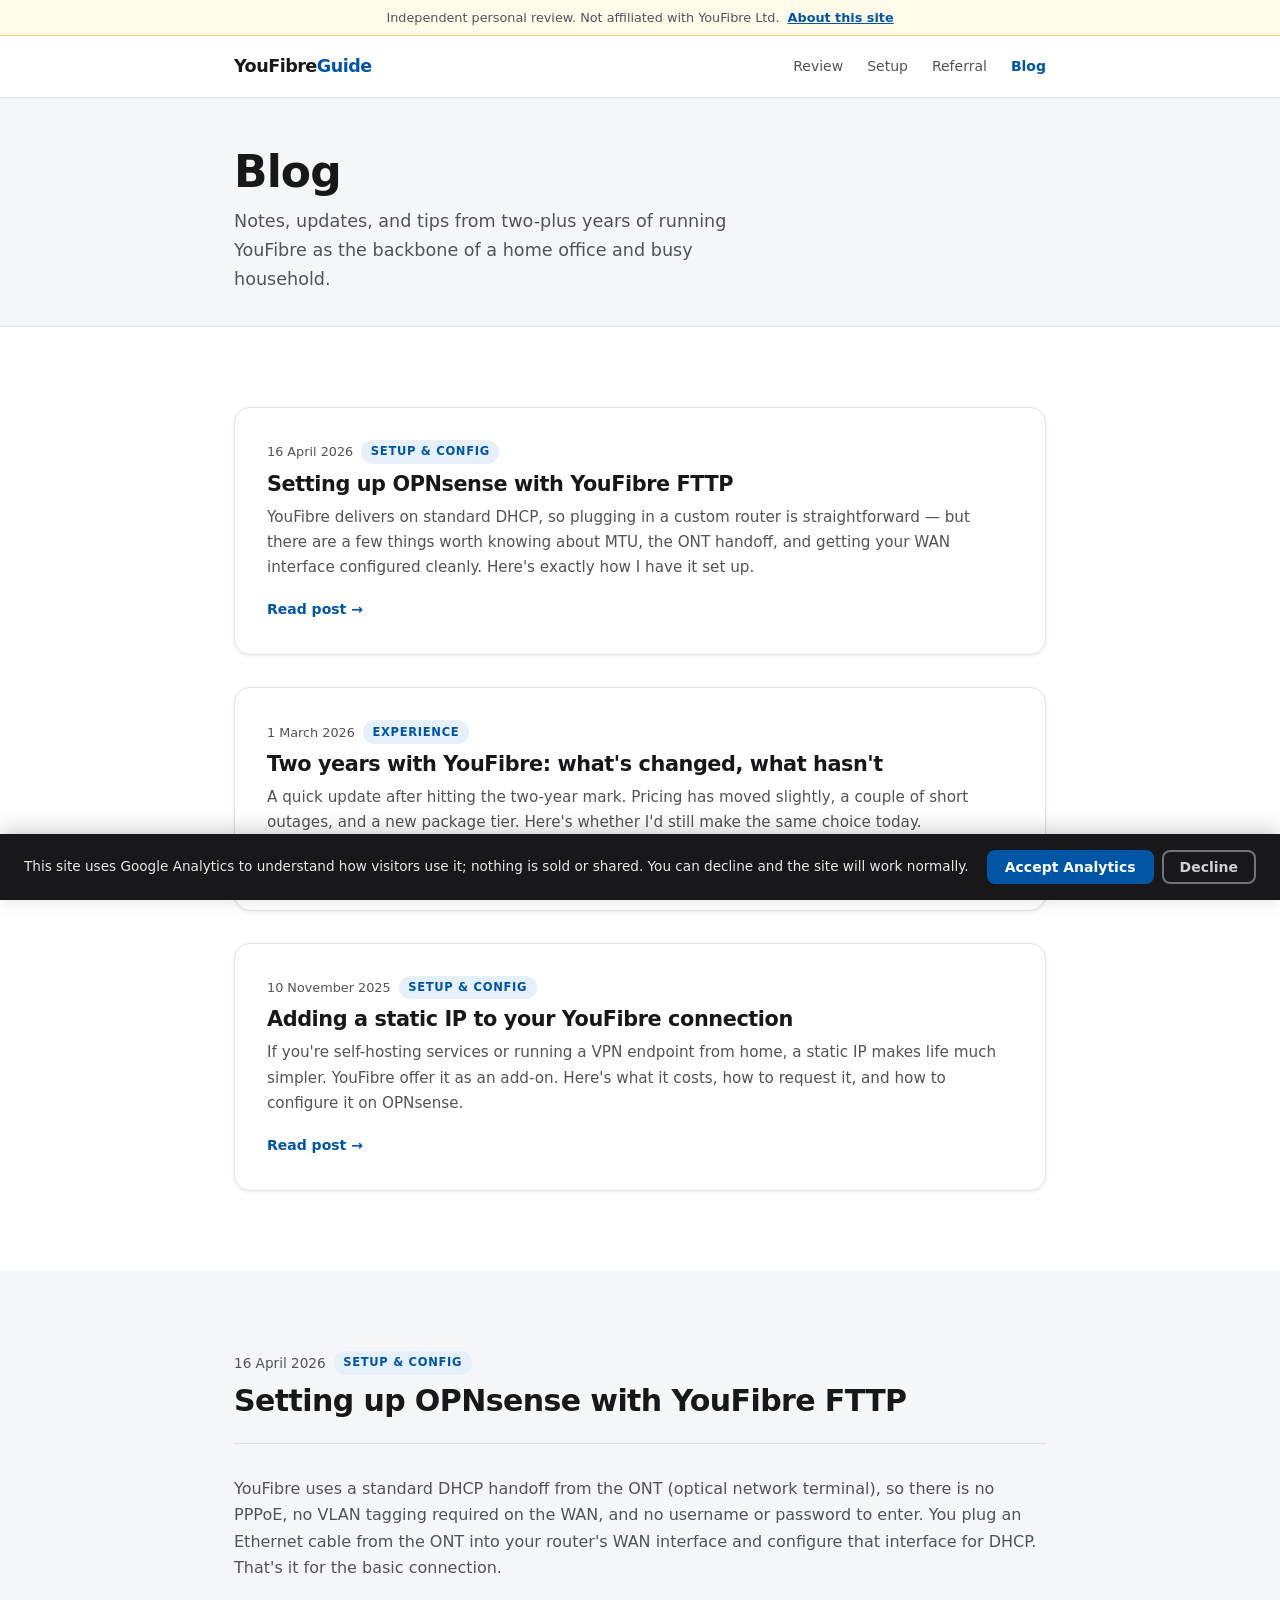
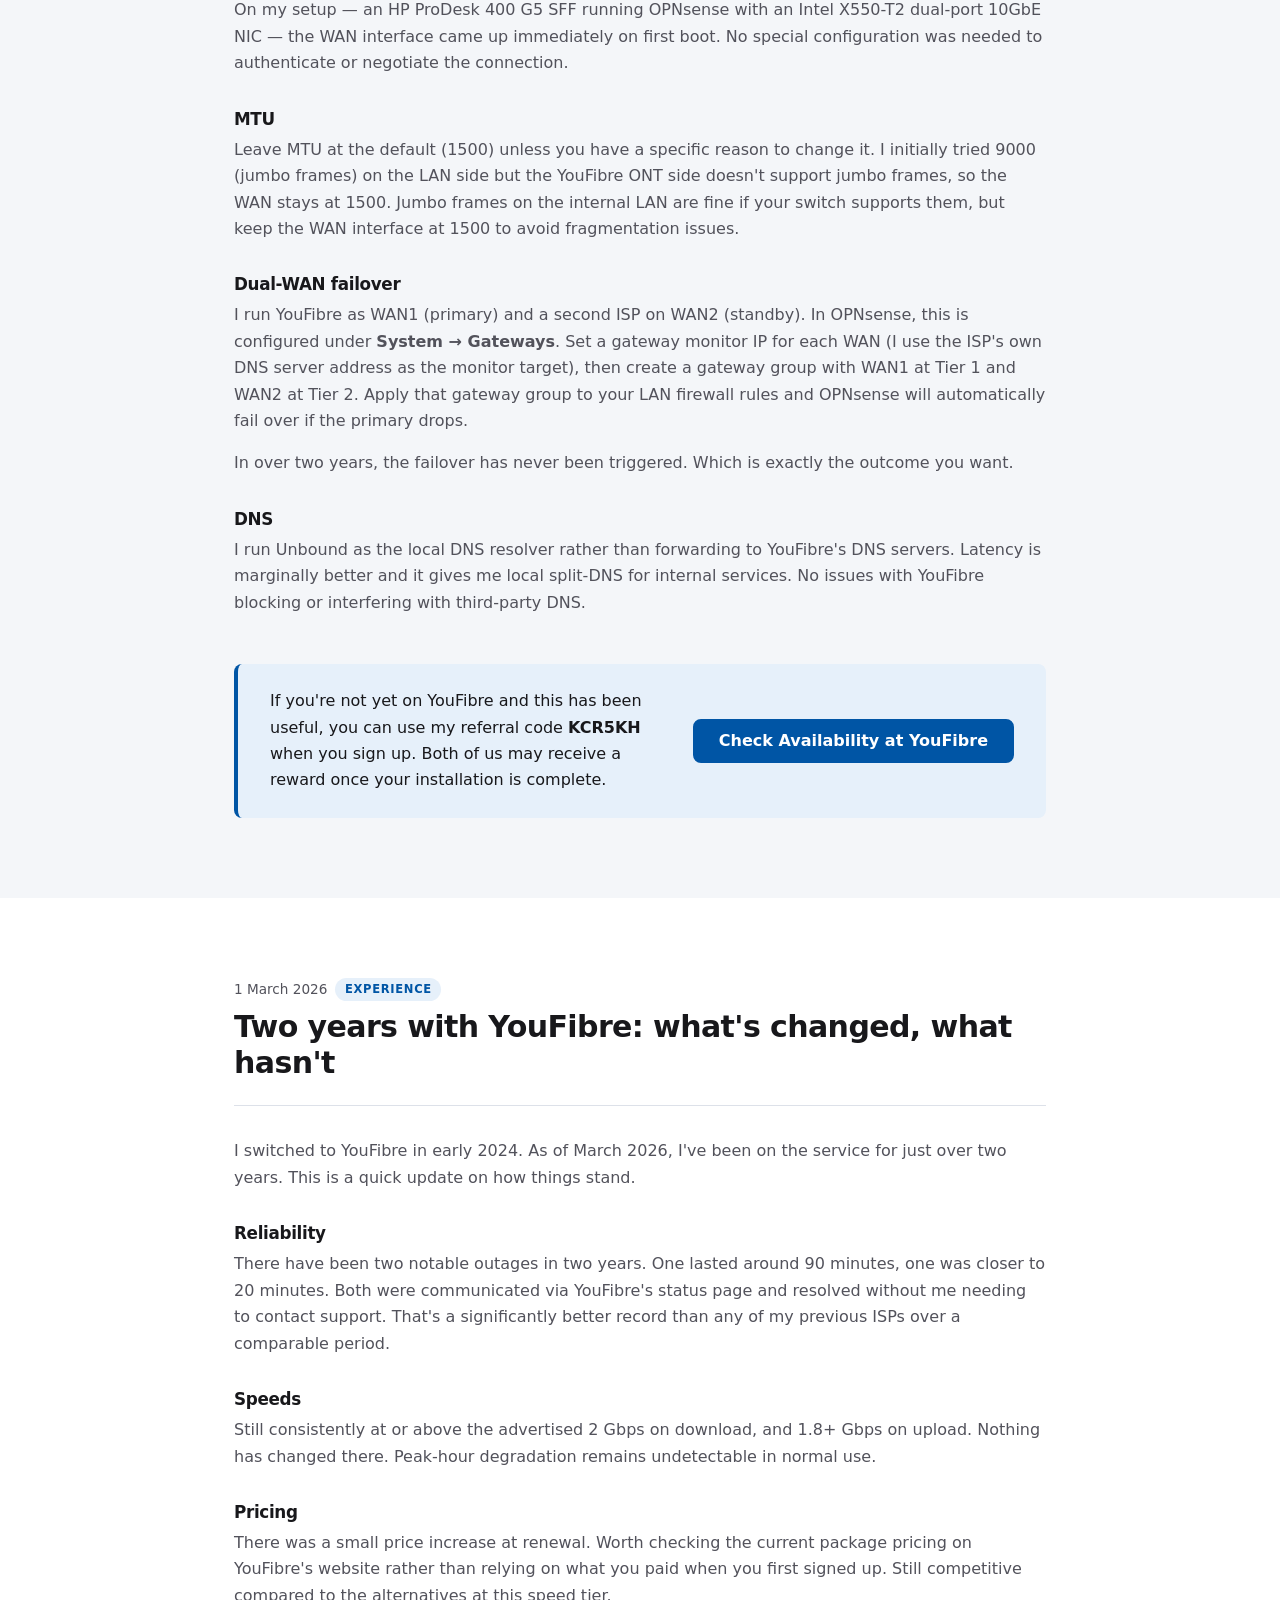
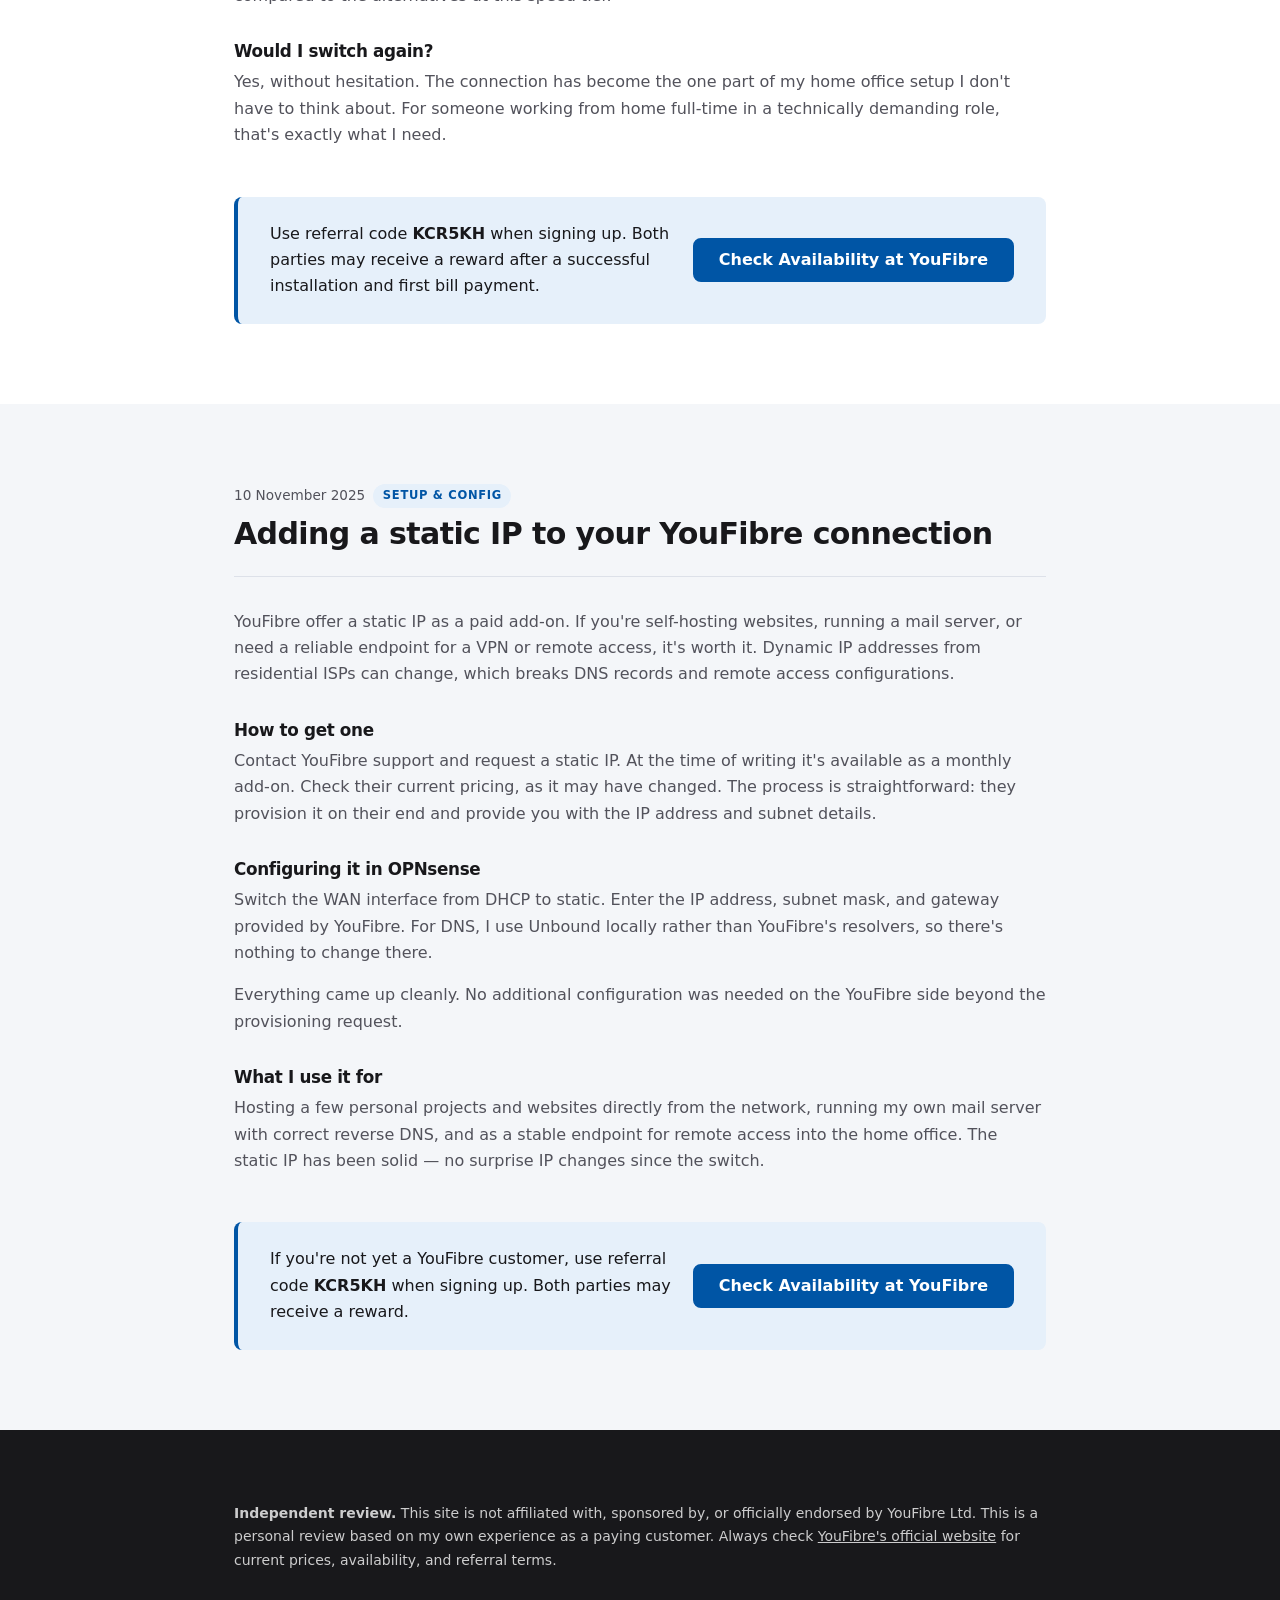
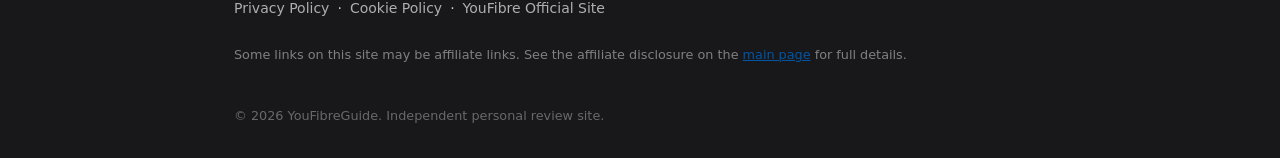
==== blog.html @ 47c13576 "feat: add blog page with initial posts" ====
<!DOCTYPE html>
<html lang="en">
<head>
  <meta charset="UTF-8">
  <meta name="viewport" content="width=device-width, initial-scale=1.0">

  <title>Blog | YouFibreGuide — Tips &amp; Updates from a YouFibre Customer</title>
  <meta name="description" content="Posts about living with YouFibre full-fibre broadband. Tips, updates, and real-world experience from an IT consultant in Glasgow.">

  <meta property="og:type" content="website">
  <meta property="og:title" content="Blog | YouFibreGuide">
  <meta property="og:description" content="Tips, updates, and real-world experience from a YouFibre customer and IT consultant in Glasgow.">
  <meta property="og:url" content="https://www.myyoufibreguide.com/blog.html">

  <script async src="https://www.googletagmanager.com/gtag/js?id=G-F3RXV3BT7F"></script>
  <script>
    window.dataLayer = window.dataLayer || [];
    function gtag(){dataLayer.push(arguments);}
    gtag('consent', 'default', {
      'analytics_storage': 'denied',
      'ad_storage': 'denied',
      'wait_for_update': 500
    });
    gtag('js', new Date());
    gtag('config', 'G-F3RXV3BT7F');
  </script>

  <link rel="icon" href="favicon.svg" type="image/svg+xml">
  <link rel="icon" href="favicon.ico" sizes="any">
  <link rel="stylesheet" href="styles.css">
</head>
<body>

  <div class="independence-bar" role="note">
    <span>Independent personal review. Not affiliated with YouFibre Ltd.</span>
    <a href="index.html#footer-disclaimer" class="independence-bar__link">About this site</a>
  </div>

  <header class="site-header" role="banner">
    <div class="container">
      <div class="site-header__inner">
        <a href="index.html" class="site-header__logo">YouFibre<span class="accent">Guide</span></a>
        <nav class="site-header__nav" aria-label="Page navigation">
          <a href="index.html#review">Review</a>
          <a href="index.html#setup">Setup</a>
          <a href="index.html#referral">Referral</a>
          <a href="blog.html" aria-current="page">Blog</a>
        </nav>
      </div>
    </div>
  </header>

  <main id="main-content">

    <section class="blog-hero" aria-labelledby="blog-hero-heading">
      <div class="container">
        <h1 id="blog-hero-heading">Blog</h1>
        <p class="blog-hero__intro">
          Notes, updates, and tips from two-plus years of running YouFibre
          as the backbone of a home office and busy household.
        </p>
      </div>
    </section>

    <section class="section" aria-label="Blog posts">
      <div class="container">

        <ul class="blog-list" aria-label="Blog posts">

          <!-- =============================================
               POST: Setting up OPNsense with YouFibre
          ============================================= -->
          <li class="blog-card">
            <div class="blog-card__meta">
              <time class="blog-card__date" datetime="2026-04-16">16 April 2026</time>
              <span class="blog-card__tag">Setup &amp; Config</span>
            </div>
            <h2 class="blog-card__title">
              <a href="#post-opnsense-youfibre">Setting up OPNsense with YouFibre FTTP</a>
            </h2>
            <p class="blog-card__excerpt">
              YouFibre delivers on standard DHCP, so plugging in a custom router is
              straightforward — but there are a few things worth knowing about MTU,
              the ONT handoff, and getting your WAN interface configured cleanly.
              Here's exactly how I have it set up.
            </p>
            <a href="#post-opnsense-youfibre" class="blog-card__read-more">Read post &rarr;</a>
          </li>

          <!-- =============================================
               POST: Two years on
          ============================================= -->
          <li class="blog-card">
            <div class="blog-card__meta">
              <time class="blog-card__date" datetime="2026-03-01">1 March 2026</time>
              <span class="blog-card__tag">Experience</span>
            </div>
            <h2 class="blog-card__title">
              <a href="#post-two-years">Two years with YouFibre: what's changed, what hasn't</a>
            </h2>
            <p class="blog-card__excerpt">
              A quick update after hitting the two-year mark. Pricing has moved slightly,
              a couple of short outages, and a new package tier. Here's whether I'd still
              make the same choice today.
            </p>
            <a href="#post-two-years" class="blog-card__read-more">Read post &rarr;</a>
          </li>

          <!-- =============================================
               POST: Static IP
          ============================================= -->
          <li class="blog-card">
            <div class="blog-card__meta">
              <time class="blog-card__date" datetime="2025-11-10">10 November 2025</time>
              <span class="blog-card__tag">Setup &amp; Config</span>
            </div>
            <h2 class="blog-card__title">
              <a href="#post-static-ip">Adding a static IP to your YouFibre connection</a>
            </h2>
            <p class="blog-card__excerpt">
              If you're self-hosting services or running a VPN endpoint from home, a
              static IP makes life much simpler. YouFibre offer it as an add-on. Here's
              what it costs, how to request it, and how to configure it on OPNsense.
            </p>
            <a href="#post-static-ip" class="blog-card__read-more">Read post &rarr;</a>
          </li>

        </ul>

      </div>
    </section>

    <!-- =============================================
         FULL POST: OPNsense with YouFibre
    ============================================= -->
    <article class="section section--alt blog-post" id="post-opnsense-youfibre" aria-labelledby="post-opnsense-heading">
      <div class="container">
        <div class="blog-post__header">
          <div class="blog-post__meta">
            <time datetime="2026-04-16">16 April 2026</time>
            <span class="blog-card__tag">Setup &amp; Config</span>
          </div>
          <h2 id="post-opnsense-heading">Setting up OPNsense with YouFibre FTTP</h2>
        </div>

        <div class="blog-post__body">
          <p>
            YouFibre uses a standard DHCP handoff from the ONT (optical network terminal),
            so there is no PPPoE, no VLAN tagging required on the WAN, and no username or
            password to enter. You plug an Ethernet cable from the ONT into your router's
            WAN interface and configure that interface for DHCP. That's it for the basic
            connection.
          </p>
          <p>
            On my setup — an HP ProDesk 400 G5 SFF running OPNsense with an Intel X550-T2
            dual-port 10GbE NIC — the WAN interface came up immediately on first boot.
            No special configuration was needed to authenticate or negotiate the connection.
          </p>

          <h3>MTU</h3>
          <p>
            Leave MTU at the default (1500) unless you have a specific reason to change it.
            I initially tried 9000 (jumbo frames) on the LAN side but the YouFibre ONT side
            doesn't support jumbo frames, so the WAN stays at 1500. Jumbo frames on the
            internal LAN are fine if your switch supports them, but keep the WAN interface
            at 1500 to avoid fragmentation issues.
          </p>

          <h3>Dual-WAN failover</h3>
          <p>
            I run YouFibre as WAN1 (primary) and a second ISP on WAN2 (standby). In
            OPNsense, this is configured under <strong>System &rarr; Gateways</strong>.
            Set a gateway monitor IP for each WAN (I use the ISP's own DNS server address
            as the monitor target), then create a gateway group with WAN1 at Tier 1 and
            WAN2 at Tier 2. Apply that gateway group to your LAN firewall rules and
            OPNsense will automatically fail over if the primary drops.
          </p>
          <p>
            In over two years, the failover has never been triggered. Which is exactly the
            outcome you want.
          </p>

          <h3>DNS</h3>
          <p>
            I run Unbound as the local DNS resolver rather than forwarding to YouFibre's
            DNS servers. Latency is marginally better and it gives me local split-DNS for
            internal services. No issues with YouFibre blocking or interfering with
            third-party DNS.
          </p>

          <div class="blog-post__referral">
            <p>
              If you're not yet on YouFibre and this has been useful, you can use my referral
              code <strong>KCR5KH</strong> when you sign up. Both of us may receive a reward
              once your installation is complete.
            </p>
            <a href="https://www.youfibre.com/check-availability/" class="btn btn--primary" onclick="trackReferralClick()" target="_blank" rel="noopener noreferrer">
              Check Availability at YouFibre
            </a>
          </div>
        </div>
      </div>
    </article>

    <!-- =============================================
         FULL POST: Two years on
    ============================================= -->
    <article class="section blog-post" id="post-two-years" aria-labelledby="post-two-years-heading">
      <div class="container">
        <div class="blog-post__header">
          <div class="blog-post__meta">
            <time datetime="2026-03-01">1 March 2026</time>
            <span class="blog-card__tag">Experience</span>
          </div>
          <h2 id="post-two-years-heading">Two years with YouFibre: what's changed, what hasn't</h2>
        </div>

        <div class="blog-post__body">
          <p>
            I switched to YouFibre in early 2024. As of March 2026, I've been on the
            service for just over two years. This is a quick update on how things stand.
          </p>

          <h3>Reliability</h3>
          <p>
            There have been two notable outages in two years. One lasted around 90 minutes,
            one was closer to 20 minutes. Both were communicated via YouFibre's status
            page and resolved without me needing to contact support. That's a significantly
            better record than any of my previous ISPs over a comparable period.
          </p>

          <h3>Speeds</h3>
          <p>
            Still consistently at or above the advertised 2 Gbps on download, and 1.8+ Gbps
            on upload. Nothing has changed there. Peak-hour degradation remains undetectable
            in normal use.
          </p>

          <h3>Pricing</h3>
          <p>
            There was a small price increase at renewal. Worth checking the current
            package pricing on YouFibre's website rather than relying on what you paid
            when you first signed up. Still competitive compared to the alternatives at
            this speed tier.
          </p>

          <h3>Would I switch again?</h3>
          <p>
            Yes, without hesitation. The connection has become the one part of my
            home office setup I don't have to think about. For someone working from home
            full-time in a technically demanding role, that's exactly what I need.
          </p>

          <div class="blog-post__referral">
            <p>
              Use referral code <strong>KCR5KH</strong> when signing up. Both parties may
              receive a reward after a successful installation and first bill payment.
            </p>
            <a href="https://www.youfibre.com/check-availability/" class="btn btn--primary" onclick="trackReferralClick()" target="_blank" rel="noopener noreferrer">
              Check Availability at YouFibre
            </a>
          </div>
        </div>
      </div>
    </article>

    <!-- =============================================
         FULL POST: Static IP
    ============================================= -->
    <article class="section section--alt blog-post" id="post-static-ip" aria-labelledby="post-static-ip-heading">
      <div class="container">
        <div class="blog-post__header">
          <div class="blog-post__meta">
            <time datetime="2025-11-10">10 November 2025</time>
            <span class="blog-card__tag">Setup &amp; Config</span>
          </div>
          <h2 id="post-static-ip-heading">Adding a static IP to your YouFibre connection</h2>
        </div>

        <div class="blog-post__body">
          <p>
            YouFibre offer a static IP as a paid add-on. If you're self-hosting websites,
            running a mail server, or need a reliable endpoint for a VPN or remote access,
            it's worth it. Dynamic IP addresses from residential ISPs can change, which
            breaks DNS records and remote access configurations.
          </p>

          <h3>How to get one</h3>
          <p>
            Contact YouFibre support and request a static IP. At the time of writing it's
            available as a monthly add-on. Check their current pricing, as it may have
            changed. The process is straightforward: they provision it on their end and
            provide you with the IP address and subnet details.
          </p>

          <h3>Configuring it in OPNsense</h3>
          <p>
            Switch the WAN interface from DHCP to static. Enter the IP address, subnet
            mask, and gateway provided by YouFibre. For DNS, I use Unbound locally rather
            than YouFibre's resolvers, so there's nothing to change there.
          </p>
          <p>
            Everything came up cleanly. No additional configuration was needed on the
            YouFibre side beyond the provisioning request.
          </p>

          <h3>What I use it for</h3>
          <p>
            Hosting a few personal projects and websites directly from the network,
            running my own mail server with correct reverse DNS, and as a stable endpoint
            for remote access into the home office. The static IP has been solid — no
            surprise IP changes since the switch.
          </p>

          <div class="blog-post__referral">
            <p>
              If you're not yet a YouFibre customer, use referral code <strong>KCR5KH</strong>
              when signing up. Both parties may receive a reward.
            </p>
            <a href="https://www.youfibre.com/check-availability/" class="btn btn--primary" onclick="trackReferralClick()" target="_blank" rel="noopener noreferrer">
              Check Availability at YouFibre
            </a>
          </div>
        </div>
      </div>
    </article>

  </main>

  <footer class="site-footer" role="contentinfo">
    <div class="container">
      <div class="site-footer__inner">

        <p class="site-footer__disclaimer" id="footer-disclaimer">
          <strong>Independent review.</strong> This site is not affiliated with, sponsored
          by, or officially endorsed by YouFibre Ltd. This is a personal review based on my
          own experience as a paying customer. Always check
          <a href="https://www.youfibre.com" target="_blank" rel="noopener noreferrer">YouFibre's official website</a>
          for current prices, availability, and referral terms.
        </p>

        <nav class="site-footer__links" aria-label="Footer links">
          <a href="#">Privacy Policy</a>
          <span aria-hidden="true">·</span>
          <a href="#">Cookie Policy</a>
          <span aria-hidden="true">·</span>
          <a href="https://www.youfibre.com" target="_blank" rel="noopener noreferrer">YouFibre Official Site</a>
        </nav>

        <p class="site-footer__affiliate">
          Some links on this site may be affiliate links. See the affiliate disclosure
          on the <a href="index.html#network-setup">main page</a> for full details.
        </p>

        <p class="site-footer__copy">
          &copy; <span id="currentYear"></span> YouFibreGuide. Independent personal review site.
        </p>

      </div>
    </div>
  </footer>

  <div class="toast" id="copyToast" role="status" aria-live="polite" aria-atomic="true">
    Code copied to clipboard!
  </div>

  <div class="cookie-banner" id="cookieBanner" role="dialog" aria-live="polite" aria-label="Cookie consent" aria-hidden="true">
    <p class="cookie-banner__text">
      This site uses Google Analytics to understand how visitors use it; nothing is sold
      or shared. You can decline and the site will work normally.
    </p>
    <div class="cookie-banner__actions">
      <button class="btn btn--primary btn--sm" id="cookieAccept">Accept Analytics</button>
      <button class="btn btn--secondary btn--sm" id="cookieDecline">Decline</button>
    </div>
  </div>

  <script src="script.js"></script>
</body>
</html>
---- styles.css ----
/* =============================================
   styles.css
   YouFibreGuide :  Mobile-first stylesheet
   =============================================

   Table of contents:
   1.  CSS Custom Properties (Design Tokens)
   2.  Reset & Base
   3.  Layout
   4.  Typography
   5.  Buttons
   6.  Site Header
   7.  Hero Section
   8.  Referral Card
   9.  Content Sections
   10. Feature List
   11. Feature Grid
   12. Image Sections
   13. Recommend List
   14. Referral Block (Section 7 CTA)
   15. Gear / Affiliate List
   16. Site Footer
   17. Sticky Mobile CTA Bar
   18. Toast Notification
   19. Desktop Enhancements (min-width: 768px)
   20. Accessibility :  Focus Styles
   21. Print Styles
============================================= */


/* =============================================
   1. CSS CUSTOM PROPERTIES (DESIGN TOKENS)
   Centralised values :  update colours here to
   retheme the entire site.
============================================= */
:root {
  /* Colours */
  --colour-primary:       #0055a5;   /* Main brand blue */
  --colour-primary-dark:  #003d7a;   /* Hover/active state */
  --colour-primary-light: #e6f0fa;   /* Light tint for backgrounds */
  --colour-text:          #18181b;   /* Near-black body text */
  --colour-text-muted:    #52525b;   /* Secondary/caption text */
  --colour-bg:            #ffffff;
  --colour-bg-alt:        #f4f6f9;   /* Section alternating background */
  --colour-border:        #dde1e9;
  --colour-white:         #ffffff;

  /* Typography */
  --font-family: system-ui, -apple-system, BlinkMacSystemFont, 'Segoe UI',
                 Roboto, Oxygen, Ubuntu, Cantarell, sans-serif;
  --line-height-base:    1.65;
  --line-height-heading: 1.2;

  /* Spacing scale */
  --space-xs:  0.25rem;   /*  4px */
  --space-sm:  0.5rem;    /*  8px */
  --space-md:  1rem;      /* 16px */
  --space-lg:  1.5rem;    /* 24px */
  --space-xl:  2rem;      /* 32px */
  --space-2xl: 3rem;      /* 48px */
  --space-3xl: 4.5rem;    /* 72px */

  /* Layout */
  --container-max:  860px;
  --radius:         0.5rem;
  --radius-lg:      1rem;

  /* Shadows */
  --shadow-sm: 0 1px 4px rgba(0, 0, 0, 0.07);
  --shadow-md: 0 4px 14px rgba(0, 0, 0, 0.1);
  --shadow-lg: 0 8px 28px rgba(0, 0, 0, 0.13);
}


/* =============================================
   2. RESET & BASE
============================================= */
*,
*::before,
*::after {
  box-sizing: border-box;
  margin: 0;
  padding: 0;
}

html {
  scroll-behavior: smooth;
  font-size: 16px;
  -webkit-text-size-adjust: 100%;
}

body {
  font-family: var(--font-family);
  font-size: 1rem;
  line-height: var(--line-height-base);
  color: var(--colour-text);
  background-color: var(--colour-bg);
  -webkit-font-smoothing: antialiased;
  -moz-osx-font-smoothing: grayscale;
}

img {
  max-width: 100%;
  height: auto;
  display: block;
}

a {
  color: var(--colour-primary);
  text-decoration: underline;
}

a:hover {
  color: var(--colour-primary-dark);
}

ul,
ol {
  list-style: none;
  padding-left: 0;
}

/* Consecutive paragraphs get top margin */
p + p {
  margin-top: var(--space-md);
}


/* =============================================
   3. LAYOUT
============================================= */
.container {
  width: 100%;
  max-width: var(--container-max);
  margin-inline: auto;
  padding-inline: var(--space-lg);
}


/* =============================================
   4. TYPOGRAPHY
============================================= */
h1,
h2,
h3,
h4,
h5,
h6 {
  line-height: var(--line-height-heading);
  color: var(--colour-text);
  font-weight: 700;
  letter-spacing: -0.02em;
}

/* Fluid heading sizes :  scale smoothly with viewport */
h1 { font-size: clamp(1.75rem, 5vw, 2.75rem); }
h2 { font-size: clamp(1.3rem, 3.5vw, 1.875rem); }
h3 { font-size: 1.05rem; }


/* =============================================
   5. BUTTONS
============================================= */
.btn {
  display: inline-flex;
  align-items: center;
  justify-content: center;
  padding: 0.75rem 1.5rem;
  border-radius: var(--radius);
  font-family: var(--font-family);
  font-size: 1rem;
  font-weight: 600;
  text-decoration: none;
  cursor: pointer;
  border: 2px solid transparent;
  transition:
    background-color 0.18s ease,
    border-color 0.18s ease,
    color 0.18s ease,
    transform 0.1s ease;
  white-space: nowrap;
  line-height: 1;
}

.btn:active {
  transform: scale(0.97);
}

/* Primary */
.btn--primary {
  background-color: var(--colour-primary);
  color: var(--colour-white);
  border-color: var(--colour-primary);
}
.btn--primary:hover {
  background-color: var(--colour-primary-dark);
  border-color: var(--colour-primary-dark);
  color: var(--colour-white);
  text-decoration: none;
}

/* Secondary (outlined, primary colour) */
.btn--secondary {
  background-color: transparent;
  color: var(--colour-primary);
  border-color: var(--colour-primary);
}
.btn--secondary:hover {
  background-color: var(--colour-primary-light);
  color: var(--colour-primary);
  text-decoration: none;
}

/* Outline (neutral, used for affiliate links) */
.btn--outline {
  background-color: transparent;
  color: var(--colour-text-muted);
  border-color: var(--colour-border);
  font-weight: 500;
}
.btn--outline:hover {
  border-color: var(--colour-primary);
  color: var(--colour-primary);
  text-decoration: none;
}

/* Size modifiers */
.btn--sm {
  padding: 0.5rem 1rem;
  font-size: 0.875rem;
}
.btn--lg {
  padding: 0.9rem 2rem;
  font-size: 1.1rem;
}


/* =============================================
   5b. INDEPENDENCE NOTICE BAR
   Thin banner at the top of the page. Scrolls away
   with the content :  not fixed. Clearly signals this
   is not an official YouFibre site.
============================================= */
.independence-bar {
  background-color: #fffbea;
  border-bottom: 1px solid #f0d060;
  padding: 0.5rem var(--space-lg);
  font-size: 0.8rem;
  text-align: center;
  color: var(--colour-text-muted);
  display: flex;
  align-items: center;
  justify-content: center;
  gap: var(--space-sm);
  flex-wrap: wrap;
  line-height: 1.5;
}

.independence-bar__link {
  color: var(--colour-primary);
  font-weight: 600;
  text-decoration: underline;
  white-space: nowrap;
}


/* =============================================
   6. SITE HEADER
============================================= */
.site-header {
  position: sticky;
  top: 0;
  z-index: 100;
  background-color: var(--colour-white);
  border-bottom: 1px solid var(--colour-border);
  padding-block: var(--space-md);
}

.site-header__inner {
  display: flex;
  align-items: center;
  justify-content: space-between;
  gap: var(--space-md);
}

.site-header__logo {
  font-size: 1.1rem;
  font-weight: 700;
  color: var(--colour-text);
  letter-spacing: -0.03em;
}

/* Accent colour on the second part of the logo word */
.site-header__logo .accent {
  color: var(--colour-primary);
}

.site-header__nav {
  display: flex;
  gap: var(--space-lg);
}

.site-header__nav a {
  color: var(--colour-text-muted);
  text-decoration: none;
  font-size: 0.875rem;
  font-weight: 500;
  transition: color 0.18s ease;
}

.site-header__nav a:hover {
  color: var(--colour-primary);
}

/* Hide nav on very small screens to keep the header uncluttered */
@media (max-width: 360px) {
  .site-header__nav {
    display: none;
  }
}


/* =============================================
   7. HERO SECTION
============================================= */
.hero {
  background: linear-gradient(155deg, var(--colour-primary-light) 0%, var(--colour-white) 55%);
  padding-block: var(--space-3xl) var(--space-2xl);
  border-bottom: 1px solid var(--colour-border);
}

.hero__inner {
  display: flex;
  flex-direction: column;
  gap: var(--space-xl);
}

.hero__avatar {
  width: 80px;
  height: 80px;
  border-radius: 50%;
  object-fit: cover;
  border: 3px solid var(--colour-primary);
  box-shadow: var(--shadow-md);
}

/* Small label pill above the headline */
.hero__tag {
  display: inline-flex;
  align-items: center;
  padding: 0.25rem 0.85rem;
  background-color: var(--colour-primary);
  color: var(--colour-white);
  font-size: 0.75rem;
  font-weight: 700;
  border-radius: 2rem;
  letter-spacing: 0.06em;
  text-transform: uppercase;
  width: fit-content;
}

.hero__headline {
  font-size: clamp(1.75rem, 5.5vw, 2.75rem);
  letter-spacing: -0.03em;
  max-width: 600px;
}

.hero__subheadline {
  font-size: 1.1rem;
  color: var(--colour-text-muted);
  max-width: 580px;
  margin-top: 0; /* Override the p+p rule */
}


/* =============================================
   8. REFERRAL CARD
   Used in hero and in the referral section
============================================= */
.referral-card {
  background-color: var(--colour-white);
  border: 2px solid var(--colour-primary);
  border-radius: var(--radius-lg);
  padding: var(--space-xl);
  display: flex;
  flex-direction: column;
  align-items: center;
  text-align: center;
  gap: var(--space-md);
  box-shadow: var(--shadow-md);
}

/* Constrain card width in the hero */
.referral-card--hero {
  max-width: 460px;
}

.referral-card__label {
  font-size: 0.75rem;
  color: var(--colour-text-muted);
  text-transform: uppercase;
  letter-spacing: 0.1em;
  font-weight: 700;
  margin: 0;
}

/* The referral code itself :  large, monospaced, easy to read */
.referral-card__code {
  font-size: clamp(2.25rem, 9vw, 3.25rem);
  font-weight: 800;
  letter-spacing: 0.18em;
  color: var(--colour-primary);
  font-family: 'Courier New', Courier, monospace;
  /* Make it easy to select and manually copy */
  user-select: all;
  cursor: default;
}

.referral-card__actions {
  display: flex;
  flex-wrap: wrap;
  gap: var(--space-sm);
  justify-content: center;
  width: 100%;
}

.referral-card__disclaimer {
  font-size: 0.8rem;
  color: var(--colour-text-muted);
  margin: 0;
  max-width: 400px;
  line-height: 1.5;
}

/* Info note shown between the CTA buttons and the small print */
.referral-card__tracking-note {
  font-size: 0.8rem;
  color: var(--colour-primary);
  font-weight: 600;
  margin: 0;
  max-width: 420px;
  line-height: 1.5;
  background-color: var(--colour-primary-light);
  padding: var(--space-sm) var(--space-md);
  border-radius: var(--radius);
  border: 1px solid rgba(0, 85, 165, 0.2);
  text-align: center;
}


/* =============================================
   9. CONTENT SECTIONS
============================================= */
.section {
  padding-block: var(--space-3xl);
}

.section--alt {
  background-color: var(--colour-bg-alt);
}

/* Dark blue gradient background for the main CTA section */
.section--cta {
  background: linear-gradient(155deg, var(--colour-primary) 0%, var(--colour-primary-dark) 100%);
}

/* Inline referral card section :  sits between Why I Switched and Household Usage.
   Tighter vertical padding so it reads as a natural bridge, not a full section. */
.section--referral-inline {
  padding-block: var(--space-xl);
  background-color: var(--colour-bg-alt);
  display: flex;
  justify-content: center;
}

.section--referral-inline .container {
  display: flex;
  justify-content: center;
}

.section__title {
  margin-bottom: var(--space-lg);
}

.section__intro {
  font-size: 1.05rem;
  color: var(--colour-text-muted);
  margin-bottom: var(--space-2xl);
}

/* Card component :  white box with subtle border and shadow */
.card {
  background-color: var(--colour-white);
  border-radius: var(--radius-lg);
  padding: var(--space-xl);
  box-shadow: var(--shadow-sm);
  border: 1px solid var(--colour-border);
}

/* Soft nudge paragraph at the bottom of a content card */
.section__soft-nudge {
  margin-top: var(--space-lg);
  padding: var(--space-md) var(--space-lg);
  background-color: var(--colour-primary-light);
  border-radius: var(--radius);
  font-size: 0.9rem;
  color: var(--colour-text-muted);
  border: 1px solid rgba(0, 85, 165, 0.15);
}

.section__soft-nudge a {
  color: var(--colour-primary);
  font-weight: 600;
}


/* =============================================
   10. FEATURE LIST (tick bullets, sections 3 & 6)
============================================= */
.feature-list {
  display: flex;
  flex-direction: column;
  gap: var(--space-sm);
  margin-block: var(--space-lg);
}

.feature-list li {
  padding-left: var(--space-xl);
  position: relative;
  color: var(--colour-text);
}

.feature-list li::before {
  content: '✓';
  position: absolute;
  left: 0;
  color: var(--colour-primary);
  font-weight: 700;
}


/* =============================================
   11. FEATURE GRID (advanced setup, section 4)
============================================= */
.feature-grid {
  display: grid;
  grid-template-columns: 1fr;
  gap: var(--space-md);
  margin-top: var(--space-xl);
}

@media (min-width: 520px) {
  .feature-grid {
    grid-template-columns: 1fr 1fr;
  }
}

.feature-item {
  background-color: var(--colour-bg-alt);
  border-radius: var(--radius);
  padding: var(--space-lg);
  border: 1px solid var(--colour-border);
}

.feature-item__icon {
  font-size: 1.5rem;
  margin-bottom: var(--space-sm);
  /* Emoji icons are decorative :  hidden from screen readers via aria-hidden in HTML */
}

.feature-item h3 {
  font-size: 0.95rem;
  margin-bottom: var(--space-xs);
}

.feature-item p {
  font-size: 0.875rem;
  color: var(--colour-text-muted);
  margin: 0;
}


/* =============================================
   12. IMAGE SECTIONS (section 5)
============================================= */
.image-section {
  margin-bottom: var(--space-3xl);
}

.image-section:last-child {
  margin-bottom: 0;
}

.image-section__title {
  font-size: 1rem;
  font-weight: 700;
  color: var(--colour-text);
  margin-bottom: var(--space-md);
  padding-bottom: var(--space-sm);
  border-bottom: 2px solid var(--colour-border);
}

.image-section__caption {
  margin-top: var(--space-md);
  font-size: 0.875rem;
  color: var(--colour-text-muted);
  font-style: italic;
}

/* Image grid :  one column on mobile, two on wider screens */
.image-grid {
  display: grid;
  grid-template-columns: 1fr;
  gap: var(--space-md);
}

@media (min-width: 520px) {
  .image-grid {
    grid-template-columns: 1fr 1fr;
  }

  /* Single-image subsections stay narrower */
  .image-grid--single {
    grid-template-columns: 1fr;
    max-width: 440px;
  }
}

/* Individual image card */
.image-card {
  border-radius: var(--radius);
  overflow: hidden;
  box-shadow: var(--shadow-sm);
  border: 1px solid var(--colour-border);
  /* Placeholder background shown when image hasn't loaded */
  background-color: var(--colour-bg-alt);
  transition: box-shadow 0.2s ease, transform 0.2s ease;
}

.image-card:hover {
  box-shadow: var(--shadow-md);
  transform: translateY(-3px);
}

.image-card__img {
  width: 100%;
  height: 220px;
  object-fit: cover;
  display: block;
  /* Subtle grey placeholder shown before images load or if src is missing */
  background-color: var(--colour-border);
  transition: opacity 0.18s ease;
}

/* Lightbox trigger :  zoom cursor hints that images are clickable */
.lightbox-trigger {
  display: block;
  text-decoration: none;
  cursor: zoom-in;
}

.lightbox-trigger:hover .image-card__img {
  opacity: 0.88;
}


/* =============================================
   13. RECOMMEND LIST (section 6)
============================================= */
.recommend-list {
  display: flex;
  flex-direction: column;
  gap: var(--space-md);
  margin-top: var(--space-lg);
}

.recommend-list li {
  padding: var(--space-md) var(--space-lg);
  /* Left-border accent style */
  border-left: 3px solid var(--colour-primary);
  background-color: var(--colour-bg-alt);
  border-radius: 0 var(--radius) var(--radius) 0;
  font-size: 0.95rem;
  line-height: 1.6;
}

/* Transition nudge shown at the bottom of the image section */
.section__transition-cta {
  margin-top: var(--space-2xl);
  padding: var(--space-lg) var(--space-xl);
  background-color: var(--colour-white);
  border: 1px solid var(--colour-border);
  border-radius: var(--radius);
  box-shadow: var(--shadow-sm);
  font-size: 1rem;
  color: var(--colour-text-muted);
  text-align: center;
}

.section__transition-cta a {
  font-weight: 600;
  color: var(--colour-primary);
}


/* =============================================
   14. REFERRAL BLOCK (section 7 :  dark CTA section)
============================================= */
.referral-block {
  display: flex;
  flex-direction: column;
  align-items: center;
  text-align: center;
  gap: var(--space-xl);
  padding-block: var(--space-xl);
}

.referral-block__title {
  font-size: clamp(1.5rem, 4vw, 2.25rem);
  color: var(--colour-white);
}

.referral-block__intro {
  font-size: 1.05rem;
  color: rgba(255, 255, 255, 0.88);
  max-width: 580px;
  margin: 0;
}

/* Referral card on dark background :  stays white */
.section--cta .referral-card {
  background-color: var(--colour-white);
  border-color: rgba(255, 255, 255, 0.25);
  max-width: 480px;
  width: 100%;
}

/* Secondary button inside the dark section needs a white border */
.section--cta .btn--secondary {
  color: var(--colour-primary);
  border-color: var(--colour-primary);
  background-color: transparent;
}

.referral-block__terms {
  font-size: 0.8rem;
  color: rgba(255, 255, 255, 0.65);
  max-width: 500px;
  margin: 0;
  line-height: 1.6;
}

/* Numbered step list shown on the dark CTA background */
.how-it-works {
  list-style: none;
  counter-reset: steps;
  display: flex;
  flex-direction: column;
  gap: var(--space-md);
  margin: 0;
  padding: 0;
  width: 100%;
  max-width: 480px;
  text-align: left;
}

.how-it-works li {
  counter-increment: steps;
  display: flex;
  align-items: flex-start;
  gap: var(--space-md);
  color: rgba(255, 255, 255, 0.9);
  font-size: 0.9rem;
  line-height: 1.6;
}

.how-it-works li::before {
  content: counter(steps);
  display: flex;
  align-items: center;
  justify-content: center;
  min-width: 1.75rem;
  height: 1.75rem;
  background-color: rgba(255, 255, 255, 0.15);
  border: 1px solid rgba(255, 255, 255, 0.35);
  border-radius: 50%;
  font-size: 0.75rem;
  font-weight: 700;
  color: var(--colour-white);
  flex-shrink: 0;
  margin-top: 0.1rem;
}

/* Instruction note on the dark CTA background: use button, not just the code */
.referral-block__note {
  font-size: 0.875rem;
  color: rgba(255, 255, 255, 0.9);
  background-color: rgba(255, 255, 255, 0.1);
  border: 1px solid rgba(255, 255, 255, 0.2);
  border-radius: var(--radius);
  padding: var(--space-md) var(--space-lg);
  max-width: 480px;
  width: 100%;
  line-height: 1.6;
  text-align: left;
}


/* =============================================
   15. GEAR / AFFILIATE LIST (section 8)
============================================= */
.gear-list {
  display: flex;
  flex-direction: column;
  gap: var(--space-md);
  margin-block: var(--space-xl);
}

.gear-item {
  display: flex;
  align-items: flex-start;
  justify-content: space-between;
  gap: var(--space-md);
  padding: var(--space-md) var(--space-lg);
  border: 1px solid var(--colour-border);
  border-radius: var(--radius);
  background-color: var(--colour-bg-alt);
  /* Stack on mobile, row on wider screens */
  flex-direction: column;
}

@media (min-width: 520px) {
  .gear-item {
    flex-direction: row;
    align-items: center;
  }
}

.gear-item__figure {
  flex-shrink: 0;
  margin: 0;
  width: 100%;
  max-width: 180px;
  border-radius: var(--radius);
  overflow: hidden;
}

.gear-item__img {
  display: block;
  width: 100%;
  height: auto;
  object-fit: cover;
}

.gear-item__info {
  flex: 1;
  min-width: 0;
}

.gear-item__name {
  font-size: 0.95rem;
  font-weight: 700;
  margin-bottom: var(--space-xs);
}

.gear-item__desc {
  font-size: 0.875rem;
  color: var(--colour-text-muted);
  margin: 0;
}

.affiliate-disclaimer {
  font-size: 0.8rem;
  color: var(--colour-text-muted);
  border-top: 1px solid var(--colour-border);
  padding-top: var(--space-md);
  margin-top: var(--space-lg);
  line-height: 1.6;
}

/* Upfront variant shown above the product list :  required for ASA compliance */
.affiliate-disclaimer--inline {
  border: 1px solid var(--colour-border);
  border-top: 1px solid var(--colour-border);
  border-radius: var(--radius);
  padding: var(--space-sm) var(--space-md);
  background-color: var(--colour-primary-light);
  margin-top: var(--space-md);
  margin-bottom: 0;
}


/* =============================================
   16. SITE FOOTER
============================================= */
.site-footer {
  background-color: var(--colour-text); /* Dark background */
  color: rgba(255, 255, 255, 0.78);
  padding-block: var(--space-3xl) var(--space-xl);
}

.site-footer__inner {
  display: flex;
  flex-direction: column;
  gap: var(--space-lg);
}

.site-footer__disclaimer {
  font-size: 0.875rem;
  line-height: 1.7;
}

.site-footer__disclaimer a {
  color: rgba(255, 255, 255, 0.78);
}

.site-footer__disclaimer a:hover {
  color: var(--colour-white);
}

.site-footer__links {
  display: flex;
  flex-wrap: wrap;
  align-items: center;
  gap: var(--space-sm);
  font-size: 0.875rem;
}

.site-footer__links a {
  color: rgba(255, 255, 255, 0.65);
  text-decoration: none;
}

.site-footer__links a:hover {
  color: var(--colour-white);
  text-decoration: underline;
}

.site-footer__affiliate {
  font-size: 0.8rem;
  color: rgba(255, 255, 255, 0.45);
}

.site-footer__copy {
  font-size: 0.8rem;
  color: rgba(255, 255, 255, 0.35);
}


/* =============================================
   17. STICKY MOBILE CTA BAR
   Fixed to the bottom on mobile.
   Slides in once the hero is scrolled out of view.
   Hidden entirely on desktop (>= 768px).
============================================= */
.sticky-cta {
  position: fixed;
  bottom: 0;
  left: 0;
  right: 0;
  z-index: 200;
  background-color: var(--colour-white);
  border-top: 1px solid var(--colour-border);
  padding: var(--space-sm) var(--space-lg);
  display: flex;
  align-items: center;
  justify-content: space-between;
  gap: var(--space-sm);
  box-shadow: 0 -4px 18px rgba(0, 0, 0, 0.1);
  /* Hidden by default :  shown by JS after scrolling past the hero */
  transform: translateY(100%);
  transition: transform 0.3s ease;
}

.sticky-cta.is-visible {
  transform: translateY(0);
}

.sticky-cta__code {
  font-size: 0.875rem;
  color: var(--colour-text-muted);
  flex: 1;
  min-width: 0;
  overflow: hidden;
  text-overflow: ellipsis;
  white-space: nowrap;
}

.sticky-cta__code strong {
  color: var(--colour-primary);
  font-family: 'Courier New', Courier, monospace;
  letter-spacing: 0.12em;
}

/* Desktop: hide the sticky bar :  in-page CTAs are sufficient */
@media (min-width: 768px) {
  .sticky-cta {
    display: none;
  }
}


/* =============================================
   18. TOAST NOTIFICATION
   Brief confirmation shown after copying the code.
============================================= */
.toast {
  position: fixed;
  bottom: 90px; /* Sits above the sticky CTA bar on mobile */
  left: 50%;
  transform: translateX(-50%) translateY(12px);
  background-color: var(--colour-text);
  color: var(--colour-white);
  padding: var(--space-sm) var(--space-lg);
  border-radius: 2rem;
  font-size: 0.875rem;
  font-weight: 600;
  opacity: 0;
  pointer-events: none;
  z-index: 300;
  white-space: nowrap;
  transition: opacity 0.25s ease, transform 0.25s ease;
}

.toast.is-visible {
  opacity: 1;
  transform: translateX(-50%) translateY(0);
}


/* =============================================
   19. LIGHTBOX
   Full-screen image overlay. Triggered by clicking
   any .lightbox-trigger element. Controlled by
   the .is-open class (toggled by script.js).
============================================= */
.lightbox-overlay {
  position: fixed;
  inset: 0;
  z-index: 400;
  background-color: rgba(0, 0, 0, 0.92);
  display: flex;
  align-items: center;
  justify-content: center;
  padding: var(--space-lg);
  /* Hidden by default :  shown via .is-open */
  opacity: 0;
  pointer-events: none;
  transition: opacity 0.25s ease;
}

/* .is-open added/removed by JS */
.lightbox-overlay.is-open {
  opacity: 1;
  pointer-events: auto;
}

.lightbox-img {
  max-width: 100%;
  max-height: 90vh;
  object-fit: contain;
  border-radius: var(--radius);
  box-shadow: 0 20px 60px rgba(0, 0, 0, 0.5);
  /* Prevent clicks on the image from triggering the backdrop-close handler */
  pointer-events: none;
}

.lightbox-close {
  position: absolute;
  top: var(--space-md);
  right: var(--space-md);
  background-color: rgba(255, 255, 255, 0.15);
  border: 1px solid rgba(255, 255, 255, 0.25);
  color: var(--colour-white);
  width: 2.75rem;
  height: 2.75rem;
  border-radius: 50%;
  font-size: 1.5rem;
  line-height: 1;
  cursor: pointer;
  display: flex;
  align-items: center;
  justify-content: center;
  font-family: var(--font-family);
  transition: background-color 0.18s ease;
}

.lightbox-close:hover {
  background-color: rgba(255, 255, 255, 0.3);
}


/* =============================================
   COOKIE CONSENT BANNER
   Fixed bottom banner shown on first visit until the user
   accepts or declines analytics. GA4 only loads after consent.
   Controlled by initCookieConsent() in script.js.
============================================= */
.cookie-banner {
  position: fixed;
  bottom: 0;
  left: 0;
  right: 0;
  z-index: 300;
  background-color: var(--colour-text);
  color: rgba(255, 255, 255, 0.9);
  padding: var(--space-md) var(--space-lg);
  display: flex;
  flex-direction: column;
  gap: var(--space-sm);
  box-shadow: 0 -4px 20px rgba(0, 0, 0, 0.2);
  /* Hidden by default :  shown by JS on first visit */
  transform: translateY(100%);
  transition: transform 0.35s ease;
}

.cookie-banner.is-visible {
  transform: translateY(0);
}

.cookie-banner__text {
  font-size: 0.85rem;
  line-height: 1.55;
  margin: 0;
  color: rgba(255, 255, 255, 0.9);
}

.cookie-banner__actions {
  display: flex;
  gap: var(--space-sm);
  flex-wrap: wrap;
  align-items: center;
}

/* Decline button on the dark banner background */
.cookie-banner .btn--secondary {
  color: rgba(255, 255, 255, 0.8);
  border-color: rgba(255, 255, 255, 0.4);
  background-color: transparent;
}

.cookie-banner .btn--secondary:hover {
  background-color: rgba(255, 255, 255, 0.1);
  color: var(--colour-white);
  border-color: rgba(255, 255, 255, 0.7);
}

@media (min-width: 600px) {
  .cookie-banner {
    flex-direction: row;
    align-items: center;
  }

  .cookie-banner__text {
    flex: 1;
  }
}


/* =============================================
   20. DESKTOP ENHANCEMENTS (min-width: 768px)
   Adjust spacing, padding, and image heights for
   larger screens.
============================================= */
@media (min-width: 768px) {

  .section {
    padding-block: 5rem;
  }

  .hero {
    padding-block: 6rem 5rem;
  }

  /* More generous card padding on wider screens */
  .card {
    padding: var(--space-2xl) var(--space-3xl);
  }

  /* Taller images on desktop */
  .image-card__img {
    height: 280px;
  }

  /* Toast sits away from any sticky bar (hidden on desktop) */
  .toast {
    bottom: 2rem;
  }
}


/* =============================================
   20. ACCESSIBILITY :  FOCUS STYLES
   Visible focus ring for keyboard navigation.
   Uses the primary colour for consistency.
============================================= */
:focus-visible {
  outline: 3px solid var(--colour-primary);
  outline-offset: 3px;
  border-radius: 3px;
}


/* =============================================
   21. PRINT STYLES
   Basic clean output if someone prints the page.
============================================= */
@media print {
  .sticky-cta,
  .site-header,
  .btn {
    display: none !important;
  }

  body {
    font-size: 11pt;
    color: #000;
    background: #fff;
  }

  a[href]::after {
    content: ' (' attr(href) ')';
    font-size: 0.8em;
    color: #555;
  }

  /* Don't expand anchor hrefs for obvious fragment/placeholder links */
  a[href="#"]::after,
  a[href^="#"]::after {
    content: '';
  }
}


/* =============================================
   22. BLOG
   Styles for blog.html: post list cards and
   full-post article layout.
============================================= */

/* Make the logo a link on blog page */
a.site-header__logo {
  text-decoration: none;
}

a.site-header__logo:hover {
  color: var(--colour-text);
  text-decoration: none;
}

/* Active nav link */
.site-header__nav a[aria-current="page"] {
  color: var(--colour-primary);
  font-weight: 700;
}

/* Blog hero banner */
.blog-hero {
  background-color: var(--colour-bg-alt);
  padding: var(--space-2xl) 0 var(--space-xl);
  border-bottom: 1px solid var(--colour-border);
}

.blog-hero h1 {
  margin-bottom: var(--space-sm);
}

.blog-hero__intro {
  font-size: 1.1rem;
  color: var(--colour-text-muted);
  max-width: 560px;
  margin-top: 0;
}

/* Post list */
.blog-list {
  display: flex;
  flex-direction: column;
  gap: var(--space-xl);
  list-style: none;
  padding: 0;
}

.blog-card {
  background-color: var(--colour-white);
  border: 1px solid var(--colour-border);
  border-radius: var(--radius-lg);
  padding: var(--space-xl);
  box-shadow: var(--shadow-sm);
  transition: box-shadow 0.2s ease;
}

.blog-card:hover {
  box-shadow: var(--shadow-md);
}

.blog-card__meta {
  display: flex;
  align-items: center;
  gap: var(--space-sm);
  margin-bottom: var(--space-sm);
}

.blog-card__date {
  font-size: 0.8rem;
  color: var(--colour-text-muted);
}

.blog-card__tag {
  font-size: 0.72rem;
  font-weight: 700;
  text-transform: uppercase;
  letter-spacing: 0.06em;
  color: var(--colour-primary);
  background-color: var(--colour-primary-light);
  padding: 0.15rem 0.6rem;
  border-radius: 2rem;
}

.blog-card__title {
  font-size: clamp(1.1rem, 2.5vw, 1.3rem);
  margin-bottom: var(--space-sm);
}

.blog-card__title a {
  color: var(--colour-text);
  text-decoration: none;
}

.blog-card__title a:hover {
  color: var(--colour-primary);
}

.blog-card__excerpt {
  color: var(--colour-text-muted);
  font-size: 0.95rem;
  margin-bottom: var(--space-md);
}

.blog-card__read-more {
  font-size: 0.875rem;
  font-weight: 600;
  text-decoration: none;
}

.blog-card__read-more:hover {
  text-decoration: underline;
}

/* Full post article */
.blog-post__header {
  margin-bottom: var(--space-xl);
  padding-bottom: var(--space-lg);
  border-bottom: 1px solid var(--colour-border);
}

.blog-post__meta {
  display: flex;
  align-items: center;
  gap: var(--space-sm);
  margin-bottom: var(--space-sm);
  font-size: 0.85rem;
  color: var(--colour-text-muted);
}

.blog-post__body h3 {
  margin-top: var(--space-xl);
  margin-bottom: var(--space-sm);
  font-size: 1.05rem;
}

.blog-post__body p {
  color: var(--colour-text-muted);
}

.blog-post__body p + p {
  margin-top: var(--space-md);
}

/* Inline referral nudge at end of each post */
.blog-post__referral {
  margin-top: var(--space-2xl);
  padding: var(--space-lg) var(--space-xl);
  background-color: var(--colour-primary-light);
  border-left: 4px solid var(--colour-primary);
  border-radius: var(--radius);
  display: flex;
  flex-direction: column;
  gap: var(--space-md);
}

.blog-post__referral p {
  color: var(--colour-text);
  margin: 0;
}

@media (min-width: 600px) {
  .blog-post__referral {
    flex-direction: row;
    align-items: center;
    justify-content: space-between;
  }

  .blog-post__referral p {
    flex: 1;
  }

  .blog-post__referral .btn {
    flex-shrink: 0;
  }
}
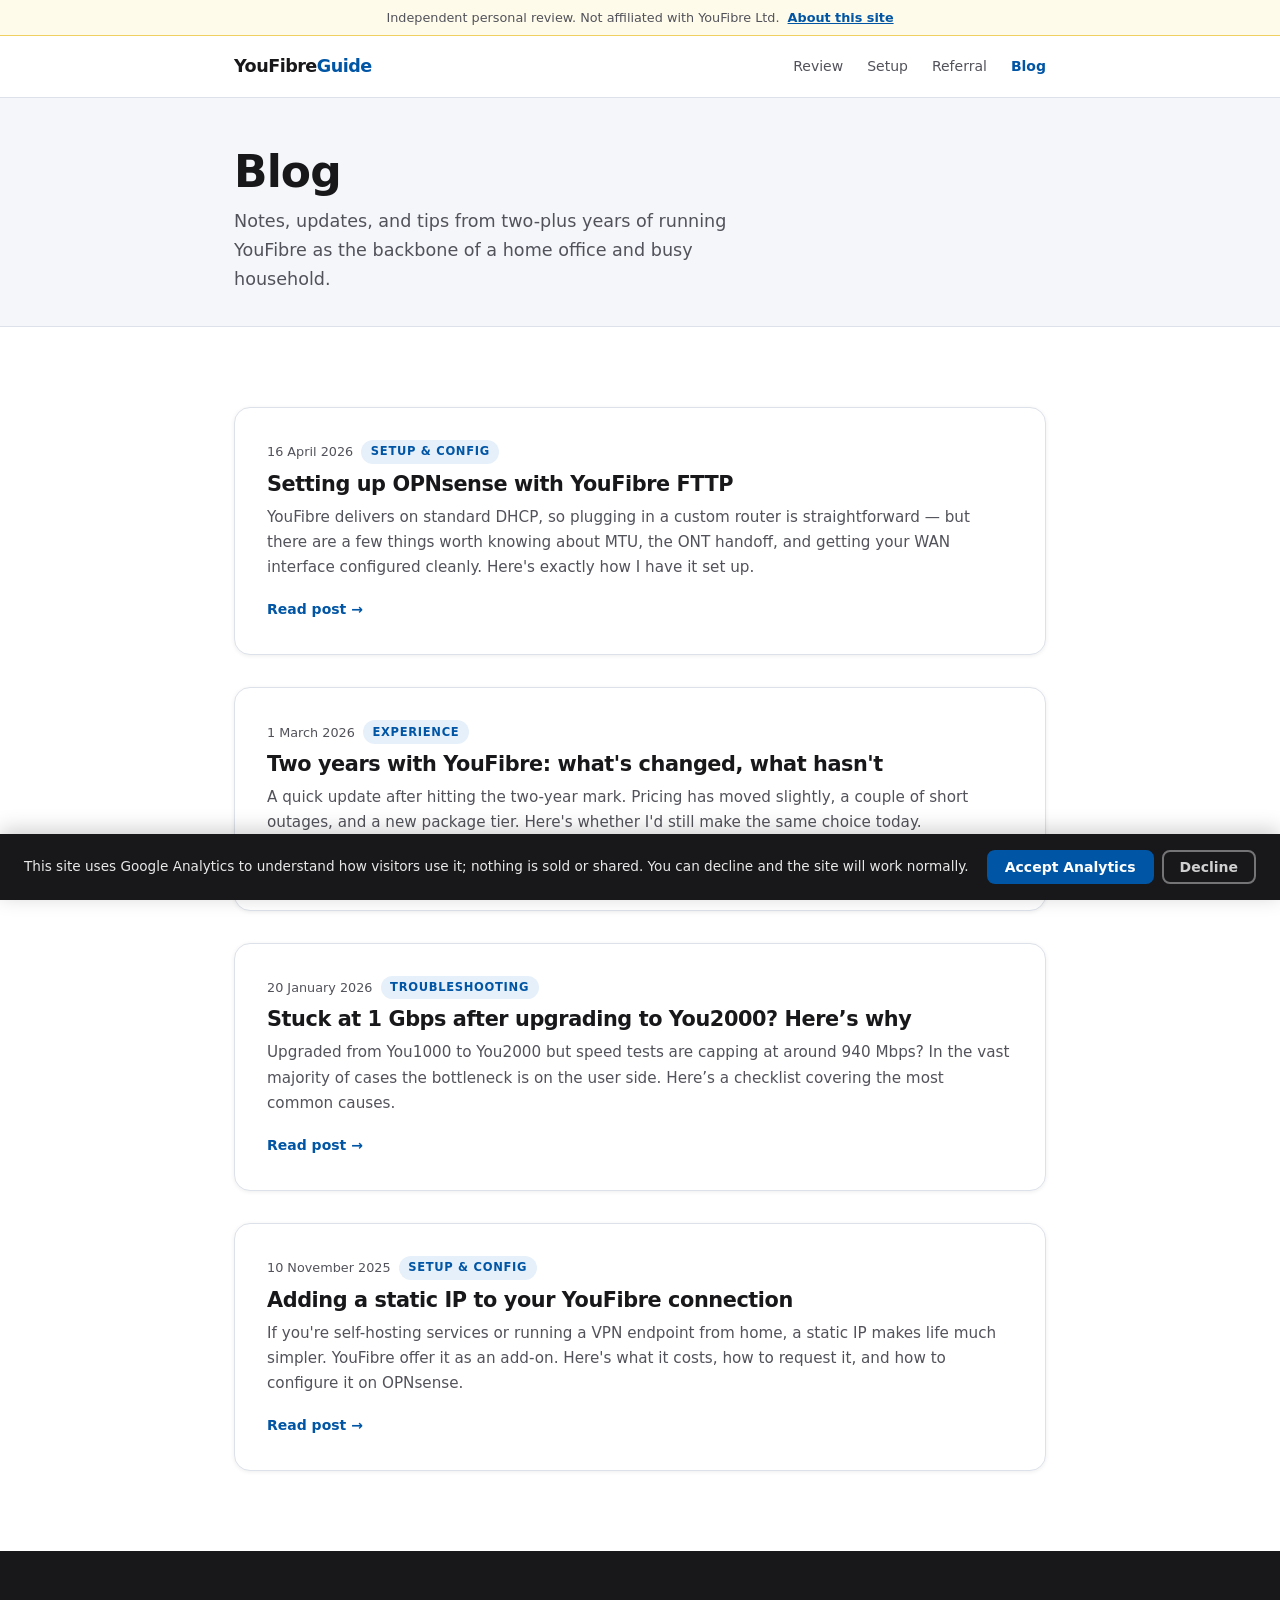
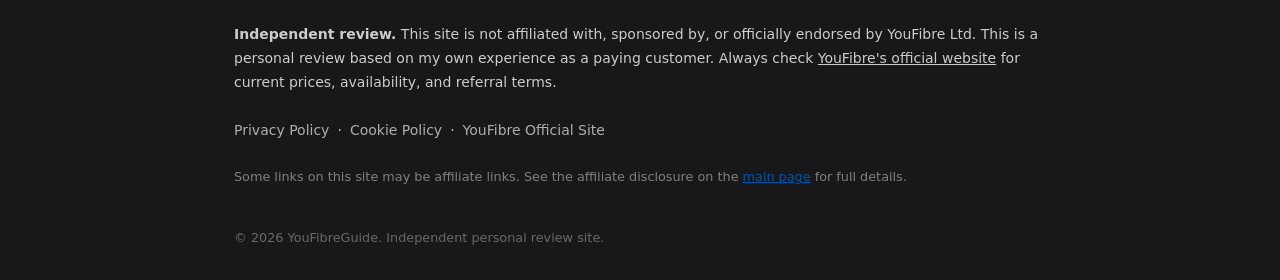
==== commit a2f8f509: "Add You2000 speed fix blog post, glossary section, and blog index cleanup - Add blog/youfibre-2gbps-" ====
--- a/blog.html
+++ b/blog.html
@@ -1,4 +1,4 @@
-<!DOCTYPE html>
+﻿<!DOCTYPE html>
 <html lang="en">
 <head>
   <meta charset="UTF-8">
@@ -27,7 +27,57 @@
 
   <link rel="icon" href="favicon.svg" type="image/svg+xml">
   <link rel="icon" href="favicon.ico" sizes="any">
+  <link rel="canonical" href="https://www.myyoufibreguide.com/blog.html">
+  <link rel="alternate" type="application/rss+xml" title="YouFibreGuide Blog" href="https://www.myyoufibreguide.com/feed.xml">
   <link rel="stylesheet" href="styles.css">
+  <meta name="author" content="Iain, Cirrotech Ltd">
+  <meta name="twitter:card" content="summary">
+  <meta name="twitter:title" content="Blog | YouFibreGuide — Tips &amp; Updates from a YouFibre Customer">
+  <meta name="twitter:description" content="Posts about living with YouFibre full-fibre broadband. Tips, updates, and real-world experience from an IT consultant in Glasgow.">
+  <script type="application/ld+json">
+  {
+    "@context": "https://schema.org",
+    "@type": "Blog",
+    "name": "YouFibreGuide Blog",
+    "description": "Notes, updates, and tips from two-plus years of running YouFibre as the backbone of a home office and busy household.",
+    "url": "https://www.myyoufibreguide.com/blog.html",
+    "author": {
+      "@type": "Person",
+      "name": "Iain",
+      "jobTitle": "IT Consultant",
+      "worksFor": {
+        "@type": "Organization",
+        "name": "Cirrotech Ltd"
+      }
+    },
+    "blogPost": [
+      {
+        "@type": "BlogPosting",
+        "headline": "Setting up OPNsense with YouFibre FTTP",
+        "url": "https://www.myyoufibreguide.com/blog/opnsense-youfibre-setup.html",
+        "datePublished": "2026-04-16"
+      },
+      {
+        "@type": "BlogPosting",
+        "headline": "Two years with YouFibre: what's changed, what hasn't",
+        "url": "https://www.myyoufibreguide.com/blog/two-years-with-youfibre.html",
+        "datePublished": "2026-03-01"
+      },
+      {
+        "@type": "BlogPosting",
+        "headline": "Stuck at 1 Gbps after upgrading to You2000? Here's why",
+        "url": "https://www.myyoufibreguide.com/blog/youfibre-2gbps-upgrade-speed-fix.html",
+        "datePublished": "2026-01-20"
+      },
+      {
+        "@type": "BlogPosting",
+        "headline": "Adding a static IP to your YouFibre connection",
+        "url": "https://www.myyoufibreguide.com/blog/youfibre-static-ip.html",
+        "datePublished": "2025-11-10"
+      }
+    ]
+  }
+  </script>
 </head>
 <body>
 
@@ -67,16 +117,13 @@
 
         <ul class="blog-list" aria-label="Blog posts">
 
-          <!-- =============================================
-               POST: Setting up OPNsense with YouFibre
-          ============================================= -->
           <li class="blog-card">
             <div class="blog-card__meta">
               <time class="blog-card__date" datetime="2026-04-16">16 April 2026</time>
               <span class="blog-card__tag">Setup &amp; Config</span>
             </div>
             <h2 class="blog-card__title">
-              <a href="#post-opnsense-youfibre">Setting up OPNsense with YouFibre FTTP</a>
+              <a href="blog/opnsense-youfibre-setup.html">Setting up OPNsense with YouFibre FTTP</a>
             </h2>
             <p class="blog-card__excerpt">
               YouFibre delivers on standard DHCP, so plugging in a custom router is
@@ -84,246 +131,61 @@
               the ONT handoff, and getting your WAN interface configured cleanly.
               Here's exactly how I have it set up.
             </p>
-            <a href="#post-opnsense-youfibre" class="blog-card__read-more">Read post &rarr;</a>
-          </li>
-
-          <!-- =============================================
-               POST: Two years on
-          ============================================= -->
+            <a href="blog/opnsense-youfibre-setup.html" class="blog-card__read-more">Read post &rarr;</a>
+          </li>
+
           <li class="blog-card">
             <div class="blog-card__meta">
               <time class="blog-card__date" datetime="2026-03-01">1 March 2026</time>
               <span class="blog-card__tag">Experience</span>
             </div>
             <h2 class="blog-card__title">
-              <a href="#post-two-years">Two years with YouFibre: what's changed, what hasn't</a>
+              <a href="blog/two-years-with-youfibre.html">Two years with YouFibre: what's changed, what hasn't</a>
             </h2>
             <p class="blog-card__excerpt">
               A quick update after hitting the two-year mark. Pricing has moved slightly,
               a couple of short outages, and a new package tier. Here's whether I'd still
               make the same choice today.
             </p>
-            <a href="#post-two-years" class="blog-card__read-more">Read post &rarr;</a>
-          </li>
-
-          <!-- =============================================
-               POST: Static IP
-          ============================================= -->
+            <a href="blog/two-years-with-youfibre.html" class="blog-card__read-more">Read post &rarr;</a>
+          </li>
+
+          <li class="blog-card">
+            <div class="blog-card__meta">
+              <time class="blog-card__date" datetime="2026-01-20">20 January 2026</time>
+              <span class="blog-card__tag">Troubleshooting</span>
+            </div>
+            <h2 class="blog-card__title">
+              <a href="blog/youfibre-2gbps-upgrade-speed-fix.html">Stuck at 1 Gbps after upgrading to You2000? Here&#x2019;s why</a>
+            </h2>
+            <p class="blog-card__excerpt">
+              Upgraded from You1000 to You2000 but speed tests are capping at around
+              940 Mbps? In the vast majority of cases the bottleneck is on the user side.
+              Here&#x2019;s a checklist covering the most common causes.
+            </p>
+            <a href="blog/youfibre-2gbps-upgrade-speed-fix.html" class="blog-card__read-more">Read post &rarr;</a>
+          </li>
+
           <li class="blog-card">
             <div class="blog-card__meta">
               <time class="blog-card__date" datetime="2025-11-10">10 November 2025</time>
               <span class="blog-card__tag">Setup &amp; Config</span>
             </div>
             <h2 class="blog-card__title">
-              <a href="#post-static-ip">Adding a static IP to your YouFibre connection</a>
+              <a href="blog/youfibre-static-ip.html">Adding a static IP to your YouFibre connection</a>
             </h2>
             <p class="blog-card__excerpt">
               If you're self-hosting services or running a VPN endpoint from home, a
               static IP makes life much simpler. YouFibre offer it as an add-on. Here's
               what it costs, how to request it, and how to configure it on OPNsense.
             </p>
-            <a href="#post-static-ip" class="blog-card__read-more">Read post &rarr;</a>
+            <a href="blog/youfibre-static-ip.html" class="blog-card__read-more">Read post &rarr;</a>
           </li>
 
         </ul>
 
       </div>
     </section>
-
-    <!-- =============================================
-         FULL POST: OPNsense with YouFibre
-    ============================================= -->
-    <article class="section section--alt blog-post" id="post-opnsense-youfibre" aria-labelledby="post-opnsense-heading">
-      <div class="container">
-        <div class="blog-post__header">
-          <div class="blog-post__meta">
-            <time datetime="2026-04-16">16 April 2026</time>
-            <span class="blog-card__tag">Setup &amp; Config</span>
-          </div>
-          <h2 id="post-opnsense-heading">Setting up OPNsense with YouFibre FTTP</h2>
-        </div>
-
-        <div class="blog-post__body">
-          <p>
-            YouFibre uses a standard DHCP handoff from the ONT (optical network terminal),
-            so there is no PPPoE, no VLAN tagging required on the WAN, and no username or
-            password to enter. You plug an Ethernet cable from the ONT into your router's
-            WAN interface and configure that interface for DHCP. That's it for the basic
-            connection.
-          </p>
-          <p>
-            On my setup — an HP ProDesk 400 G5 SFF running OPNsense with an Intel X550-T2
-            dual-port 10GbE NIC — the WAN interface came up immediately on first boot.
-            No special configuration was needed to authenticate or negotiate the connection.
-          </p>
-
-          <h3>MTU</h3>
-          <p>
-            Leave MTU at the default (1500) unless you have a specific reason to change it.
-            I initially tried 9000 (jumbo frames) on the LAN side but the YouFibre ONT side
-            doesn't support jumbo frames, so the WAN stays at 1500. Jumbo frames on the
-            internal LAN are fine if your switch supports them, but keep the WAN interface
-            at 1500 to avoid fragmentation issues.
-          </p>
-
-          <h3>Dual-WAN failover</h3>
-          <p>
-            I run YouFibre as WAN1 (primary) and a second ISP on WAN2 (standby). In
-            OPNsense, this is configured under <strong>System &rarr; Gateways</strong>.
-            Set a gateway monitor IP for each WAN (I use the ISP's own DNS server address
-            as the monitor target), then create a gateway group with WAN1 at Tier 1 and
-            WAN2 at Tier 2. Apply that gateway group to your LAN firewall rules and
-            OPNsense will automatically fail over if the primary drops.
-          </p>
-          <p>
-            In over two years, the failover has never been triggered. Which is exactly the
-            outcome you want.
-          </p>
-
-          <h3>DNS</h3>
-          <p>
-            I run Unbound as the local DNS resolver rather than forwarding to YouFibre's
-            DNS servers. Latency is marginally better and it gives me local split-DNS for
-            internal services. No issues with YouFibre blocking or interfering with
-            third-party DNS.
-          </p>
-
-          <div class="blog-post__referral">
-            <p>
-              If you're not yet on YouFibre and this has been useful, you can use my referral
-              code <strong>KCR5KH</strong> when you sign up. Both of us may receive a reward
-              once your installation is complete.
-            </p>
-            <a href="https://www.youfibre.com/check-availability/" class="btn btn--primary" onclick="trackReferralClick()" target="_blank" rel="noopener noreferrer">
-              Check Availability at YouFibre
-            </a>
-          </div>
-        </div>
-      </div>
-    </article>
-
-    <!-- =============================================
-         FULL POST: Two years on
-    ============================================= -->
-    <article class="section blog-post" id="post-two-years" aria-labelledby="post-two-years-heading">
-      <div class="container">
-        <div class="blog-post__header">
-          <div class="blog-post__meta">
-            <time datetime="2026-03-01">1 March 2026</time>
-            <span class="blog-card__tag">Experience</span>
-          </div>
-          <h2 id="post-two-years-heading">Two years with YouFibre: what's changed, what hasn't</h2>
-        </div>
-
-        <div class="blog-post__body">
-          <p>
-            I switched to YouFibre in early 2024. As of March 2026, I've been on the
-            service for just over two years. This is a quick update on how things stand.
-          </p>
-
-          <h3>Reliability</h3>
-          <p>
-            There have been two notable outages in two years. One lasted around 90 minutes,
-            one was closer to 20 minutes. Both were communicated via YouFibre's status
-            page and resolved without me needing to contact support. That's a significantly
-            better record than any of my previous ISPs over a comparable period.
-          </p>
-
-          <h3>Speeds</h3>
-          <p>
-            Still consistently at or above the advertised 2 Gbps on download, and 1.8+ Gbps
-            on upload. Nothing has changed there. Peak-hour degradation remains undetectable
-            in normal use.
-          </p>
-
-          <h3>Pricing</h3>
-          <p>
-            There was a small price increase at renewal. Worth checking the current
-            package pricing on YouFibre's website rather than relying on what you paid
-            when you first signed up. Still competitive compared to the alternatives at
-            this speed tier.
-          </p>
-
-          <h3>Would I switch again?</h3>
-          <p>
-            Yes, without hesitation. The connection has become the one part of my
-            home office setup I don't have to think about. For someone working from home
-            full-time in a technically demanding role, that's exactly what I need.
-          </p>
-
-          <div class="blog-post__referral">
-            <p>
-              Use referral code <strong>KCR5KH</strong> when signing up. Both parties may
-              receive a reward after a successful installation and first bill payment.
-            </p>
-            <a href="https://www.youfibre.com/check-availability/" class="btn btn--primary" onclick="trackReferralClick()" target="_blank" rel="noopener noreferrer">
-              Check Availability at YouFibre
-            </a>
-          </div>
-        </div>
-      </div>
-    </article>
-
-    <!-- =============================================
-         FULL POST: Static IP
-    ============================================= -->
-    <article class="section section--alt blog-post" id="post-static-ip" aria-labelledby="post-static-ip-heading">
-      <div class="container">
-        <div class="blog-post__header">
-          <div class="blog-post__meta">
-            <time datetime="2025-11-10">10 November 2025</time>
-            <span class="blog-card__tag">Setup &amp; Config</span>
-          </div>
-          <h2 id="post-static-ip-heading">Adding a static IP to your YouFibre connection</h2>
-        </div>
-
-        <div class="blog-post__body">
-          <p>
-            YouFibre offer a static IP as a paid add-on. If you're self-hosting websites,
-            running a mail server, or need a reliable endpoint for a VPN or remote access,
-            it's worth it. Dynamic IP addresses from residential ISPs can change, which
-            breaks DNS records and remote access configurations.
-          </p>
-
-          <h3>How to get one</h3>
-          <p>
-            Contact YouFibre support and request a static IP. At the time of writing it's
-            available as a monthly add-on. Check their current pricing, as it may have
-            changed. The process is straightforward: they provision it on their end and
-            provide you with the IP address and subnet details.
-          </p>
-
-          <h3>Configuring it in OPNsense</h3>
-          <p>
-            Switch the WAN interface from DHCP to static. Enter the IP address, subnet
-            mask, and gateway provided by YouFibre. For DNS, I use Unbound locally rather
-            than YouFibre's resolvers, so there's nothing to change there.
-          </p>
-          <p>
-            Everything came up cleanly. No additional configuration was needed on the
-            YouFibre side beyond the provisioning request.
-          </p>
-
-          <h3>What I use it for</h3>
-          <p>
-            Hosting a few personal projects and websites directly from the network,
-            running my own mail server with correct reverse DNS, and as a stable endpoint
-            for remote access into the home office. The static IP has been solid — no
-            surprise IP changes since the switch.
-          </p>
-
-          <div class="blog-post__referral">
-            <p>
-              If you're not yet a YouFibre customer, use referral code <strong>KCR5KH</strong>
-              when signing up. Both parties may receive a reward.
-            </p>
-            <a href="https://www.youfibre.com/check-availability/" class="btn btn--primary" onclick="trackReferralClick()" target="_blank" rel="noopener noreferrer">
-              Check Availability at YouFibre
-            </a>
-          </div>
-        </div>
-      </div>
-    </article>
 
   </main>
 
@@ -340,9 +202,9 @@
         </p>
 
         <nav class="site-footer__links" aria-label="Footer links">
-          <a href="#">Privacy Policy</a>
+          <a href="privacy-policy.html">Privacy Policy</a>
           <span aria-hidden="true">·</span>
-          <a href="#">Cookie Policy</a>
+          <a href="cookie-policy.html">Cookie Policy</a>
           <span aria-hidden="true">·</span>
           <a href="https://www.youfibre.com" target="_blank" rel="noopener noreferrer">YouFibre Official Site</a>
         </nav>
@@ -377,4 +239,4 @@
 
   <script src="script.js"></script>
 </body>
-</html>
+</html>
--- a/styles.css
+++ b/styles.css
@@ -890,6 +890,60 @@
 }
 
 
+.affiliate-disclaimer--inline {
+  border: 1px solid var(--colour-border);
+  border-top: 1px solid var(--colour-border);
+  border-radius: var(--radius);
+  padding: var(--space-sm) var(--space-md);
+  background-color: var(--colour-primary-light);
+  margin-top: var(--space-md);
+  margin-bottom: 0;
+}
+
+/* =============================================
+   GLOSSARY
+============================================= */
+.glossary {
+  margin-block: var(--space-xl) 0;
+  display: flex;
+  flex-direction: column;
+  gap: 0;
+}
+
+.glossary__item {
+  display: grid;
+  grid-template-columns: 10rem 1fr;
+  gap: var(--space-sm) var(--space-lg);
+  padding-block: var(--space-md);
+  border-top: 1px solid var(--colour-border);
+}
+
+.glossary__item:last-child {
+  border-bottom: 1px solid var(--colour-border);
+}
+
+.glossary dt {
+  font-weight: 700;
+  font-size: 0.95rem;
+  color: var(--colour-primary);
+  padding-top: 0.1em;
+}
+
+.glossary dd {
+  margin: 0;
+  font-size: 0.9rem;
+  color: var(--colour-text);
+  line-height: 1.7;
+}
+
+@media (max-width: 540px) {
+  .glossary__item {
+    grid-template-columns: 1fr;
+    gap: var(--space-xs);
+  }
+}
+
+
 /* =============================================
    16. SITE FOOTER
 ============================================= */
@@ -1363,6 +1417,12 @@
   color: var(--colour-text-muted);
 }
 
+.blog-post__body h2 {
+  margin-top: var(--space-2xl);
+  margin-bottom: var(--space-sm);
+  font-size: 1.25rem;
+}
+
 .blog-post__body h3 {
   margin-top: var(--space-xl);
   margin-bottom: var(--space-sm);
@@ -1370,11 +1430,25 @@
 }
 
 .blog-post__body p {
-  color: var(--colour-text-muted);
+  color: var(--colour-text);
+  line-height: 1.75;
 }
 
 .blog-post__body p + p {
   margin-top: var(--space-md);
+}
+
+.blog-post__body ul,
+.blog-post__body ol {
+  padding-left: 1.5rem;
+  margin-top: var(--space-md);
+  margin-bottom: var(--space-md);
+}
+
+.blog-post__body li {
+  color: var(--colour-text);
+  line-height: 1.75;
+  margin-bottom: var(--space-xs);
 }
 
 /* Inline referral nudge at end of each post */
@@ -1409,3 +1483,139 @@
     flex-shrink: 0;
   }
 }
+
+
+/* =============================================
+   23. PROSE (Privacy Policy & Cookie Policy)
+   Document-style layout for long-form text pages.
+   Apply class="prose" to the article element.
+============================================= */
+.prose h1 {
+  font-size: clamp(1.6rem, 4vw, 2.25rem);
+  margin-bottom: var(--space-sm);
+}
+
+.prose > p:first-of-type {
+  color: var(--colour-text-muted);
+  margin-bottom: var(--space-xl);
+  padding-bottom: var(--space-xl);
+  border-bottom: 1px solid var(--colour-border);
+}
+
+.prose h2 {
+  font-size: 1.15rem;
+  font-weight: 700;
+  margin-top: var(--space-2xl);
+  margin-bottom: var(--space-sm);
+  padding-bottom: var(--space-xs);
+  border-bottom: 2px solid var(--colour-primary-light);
+  color: var(--colour-text);
+}
+
+.prose h3 {
+  font-size: 0.95rem;
+  font-weight: 700;
+  margin-top: var(--space-lg);
+  margin-bottom: var(--space-xs);
+  color: var(--colour-text);
+}
+
+.prose p {
+  color: var(--colour-text-muted);
+  line-height: 1.75;
+}
+
+.prose p + p {
+  margin-top: var(--space-md);
+}
+
+.prose ul,
+.prose ol {
+  padding-left: var(--space-xl);
+  margin-top: var(--space-sm);
+  margin-bottom: var(--space-md);
+  display: flex;
+  flex-direction: column;
+  gap: var(--space-xs);
+}
+
+.prose ul {
+  list-style: disc;
+}
+
+.prose ol {
+  list-style: decimal;
+}
+
+.prose li {
+  font-size: 0.95rem;
+  color: var(--colour-text-muted);
+  line-height: 1.7;
+  padding-left: 0;
+}
+
+.prose ul ul {
+  list-style: circle;
+  margin-top: var(--space-xs);
+  margin-bottom: 0;
+}
+
+.prose code {
+  font-family: 'Courier New', Courier, monospace;
+  font-size: 0.85em;
+  background-color: var(--colour-bg-alt);
+  border: 1px solid var(--colour-border);
+  border-radius: 3px;
+  padding: 0.1em 0.4em;
+  color: var(--colour-text);
+}
+
+/* Cookie / data table */
+.cookie-table {
+  width: 100%;
+  border-collapse: collapse;
+  margin-top: var(--space-md);
+  margin-bottom: var(--space-lg);
+  font-size: 0.875rem;
+  overflow-x: auto;
+  display: block;
+}
+
+.cookie-table th,
+.cookie-table td {
+  text-align: left;
+  padding: var(--space-sm) var(--space-md);
+  border: 1px solid var(--colour-border);
+  vertical-align: top;
+  line-height: 1.5;
+}
+
+.cookie-table th {
+  background-color: var(--colour-bg-alt);
+  font-weight: 700;
+  font-size: 0.8rem;
+  text-transform: uppercase;
+  letter-spacing: 0.04em;
+  color: var(--colour-text-muted);
+  white-space: nowrap;
+}
+
+.cookie-table td code {
+  background-color: var(--colour-white);
+}
+
+.cookie-table tr:hover td {
+  background-color: var(--colour-primary-light);
+}
+
+/* Last-updated stamp */
+.prose .policy-updated {
+  display: inline-block;
+  font-size: 0.8rem;
+  color: var(--colour-text-muted);
+  background-color: var(--colour-bg-alt);
+  border: 1px solid var(--colour-border);
+  border-radius: var(--radius);
+  padding: var(--space-xs) var(--space-md);
+  margin-bottom: var(--space-xl);
+}
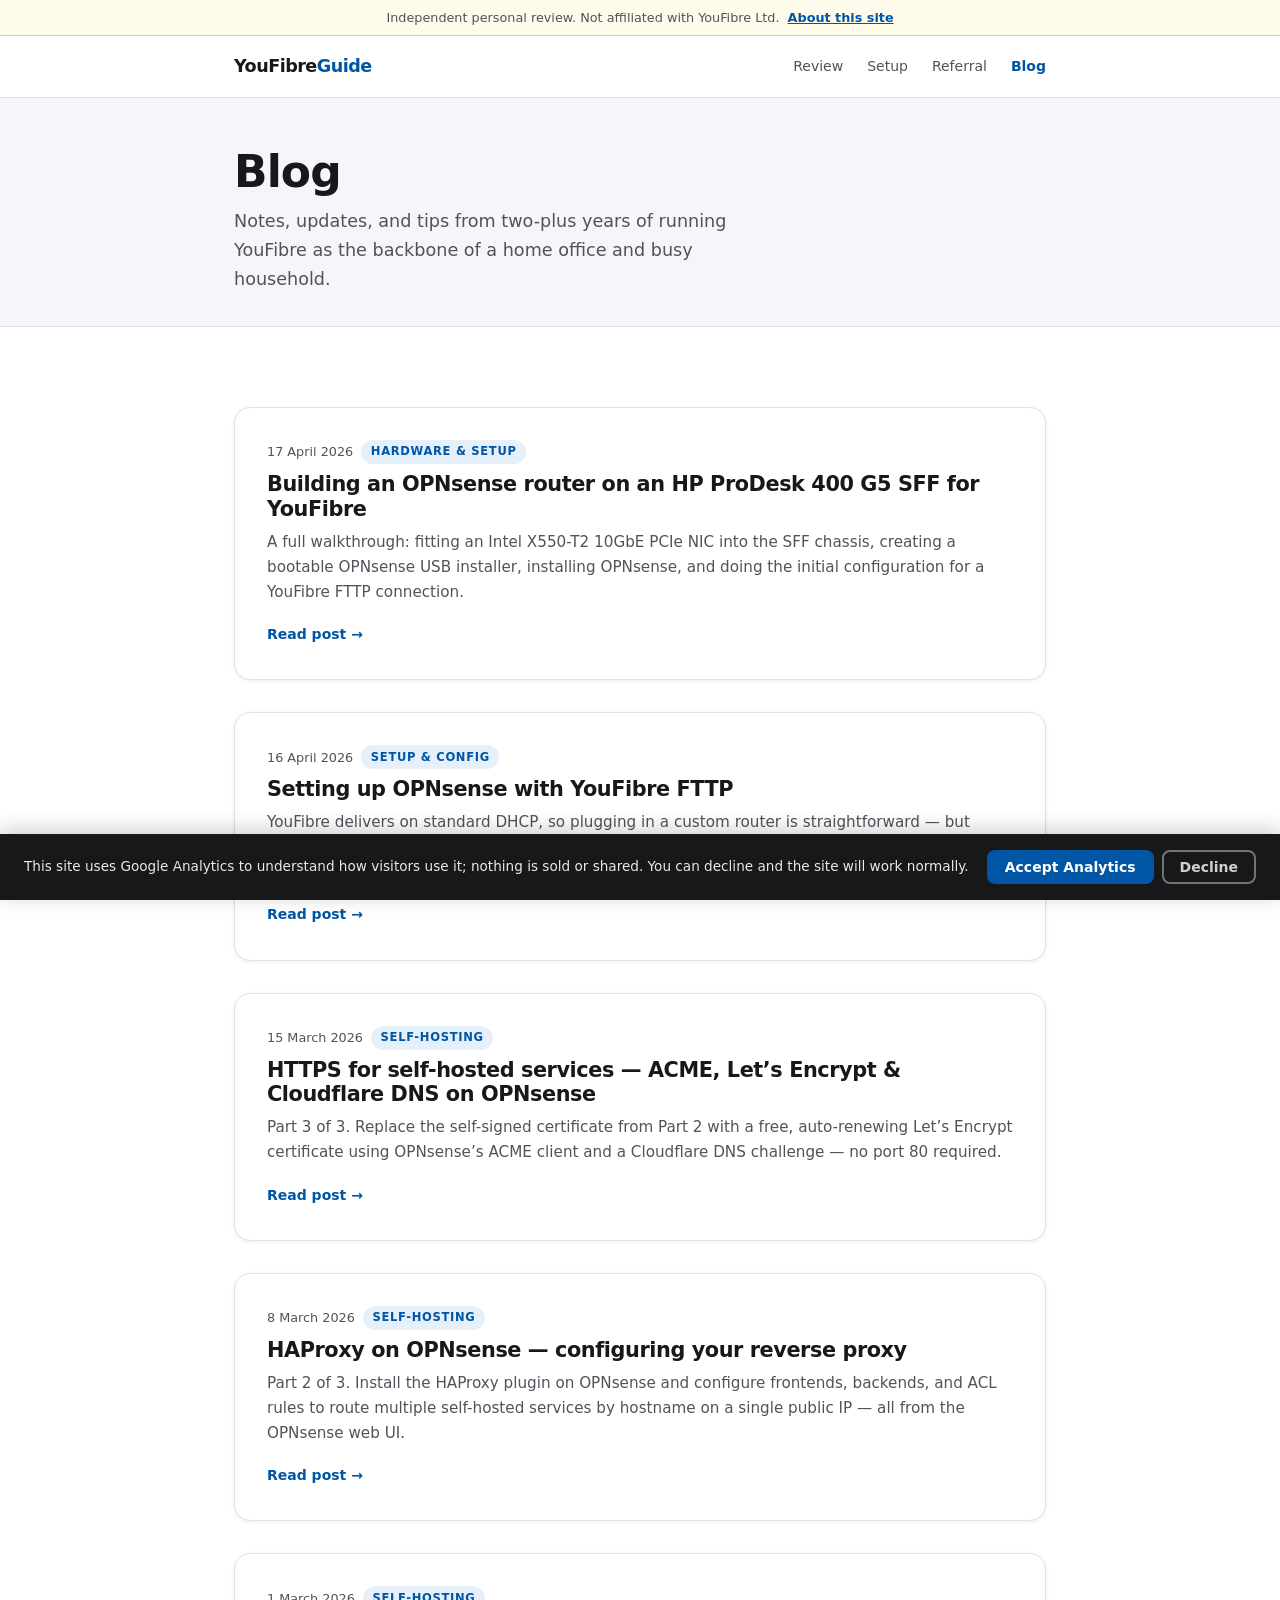
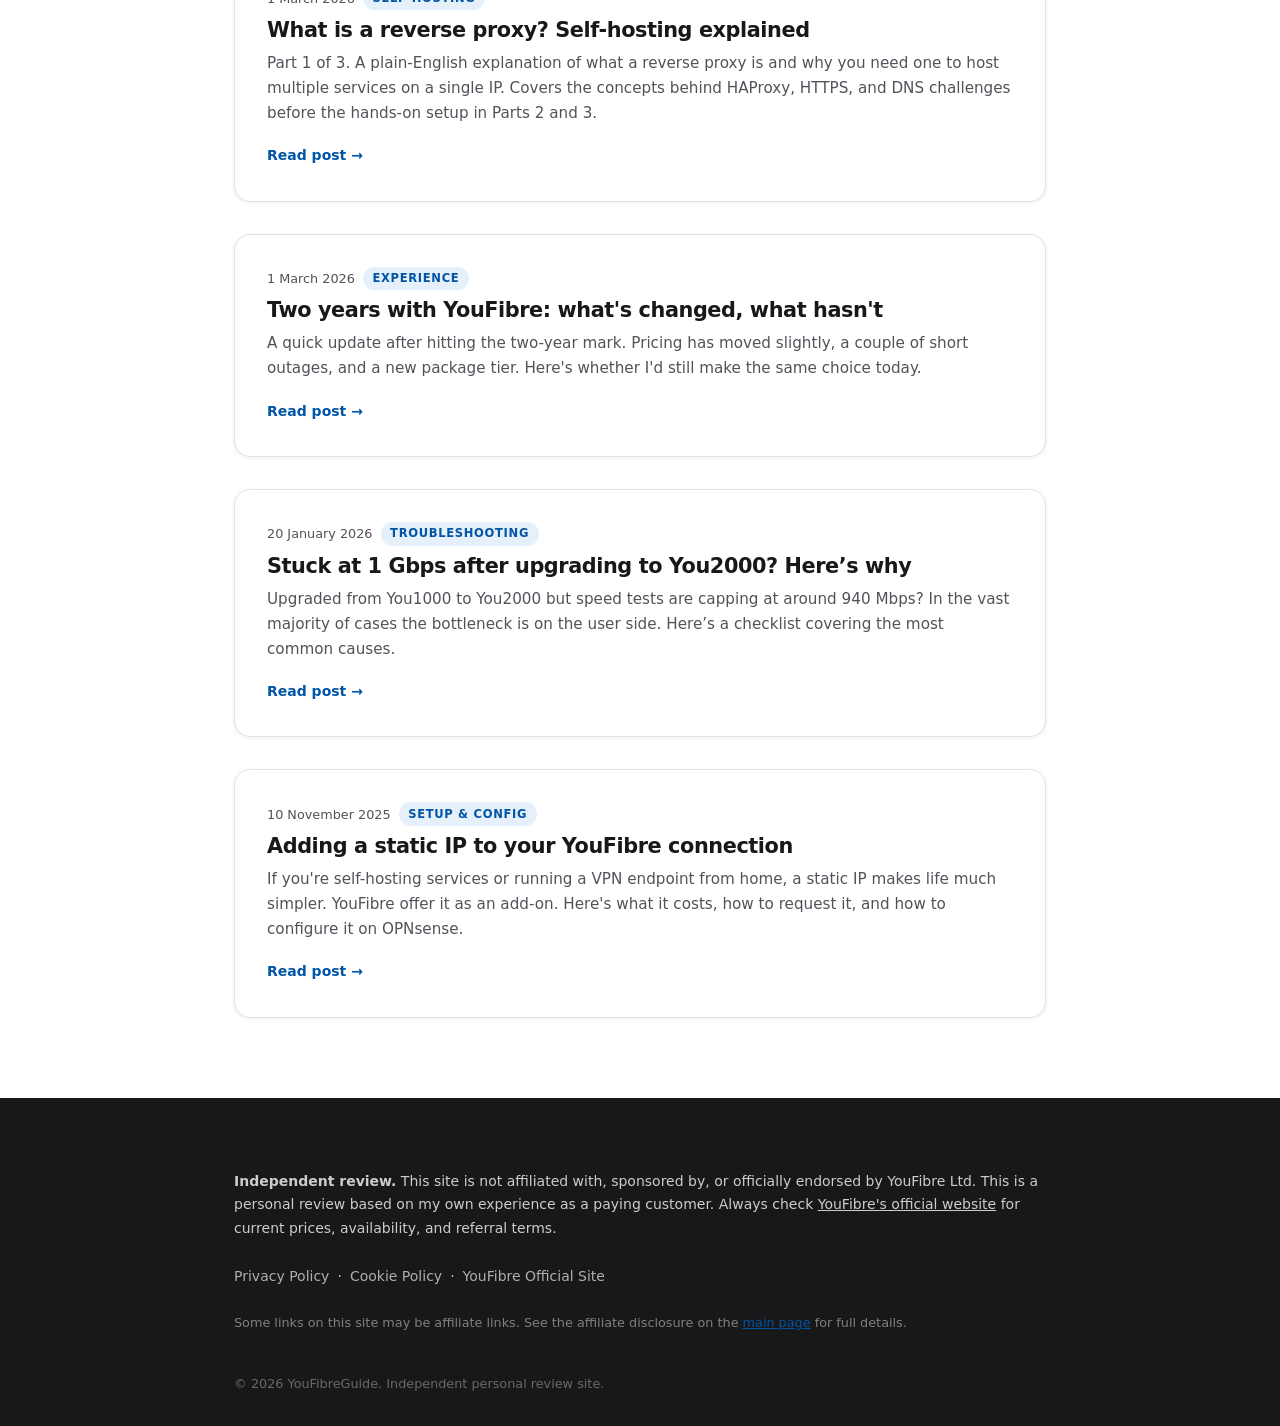
==== commit e5ac3421: "Add self-hosting series: reverse proxy, HAProxy, ACME/Let's Encrypt with Cloudflare DNS (March 2026)" ====
--- a/blog.html
+++ b/blog.html
@@ -52,10 +52,32 @@
     },
     "blogPost": [
       {
-        "@type": "BlogPosting",
-        "headline": "Setting up OPNsense with YouFibre FTTP",
+        "@type": "BlogPosting",        "headline": "Building an OPNsense Router on an HP ProDesk 400 G5 SFF for YouFibre",
+        "url": "https://www.myyoufibreguide.com/blog/hp-prodesk-nic-opnsense-youfibre-setup.html",
+        "datePublished": "2026-04-17"
+      },
+      {
+        "@type": "BlogPosting",        "headline": "Setting up OPNsense with YouFibre FTTP",
         "url": "https://www.myyoufibreguide.com/blog/opnsense-youfibre-setup.html",
         "datePublished": "2026-04-16"
+      },
+      {
+        "@type": "BlogPosting",
+        "headline": "HTTPS for Self-Hosted Services: ACME, Let's Encrypt and Cloudflare DNS on OPNsense",
+        "url": "https://www.myyoufibreguide.com/blog/acme-letsencrypt-cloudflare-opnsense.html",
+        "datePublished": "2026-03-15"
+      },
+      {
+        "@type": "BlogPosting",
+        "headline": "HAProxy on OPNsense — Configuring Your Reverse Proxy",
+        "url": "https://www.myyoufibreguide.com/blog/haproxy-opnsense-reverse-proxy.html",
+        "datePublished": "2026-03-08"
+      },
+      {
+        "@type": "BlogPosting",
+        "headline": "What is a Reverse Proxy? Self-Hosting Explained",
+        "url": "https://www.myyoufibreguide.com/blog/reverse-proxy-explained.html",
+        "datePublished": "2026-03-01"
       },
       {
         "@type": "BlogPosting",
@@ -119,6 +141,22 @@
 
           <li class="blog-card">
             <div class="blog-card__meta">
+              <time class="blog-card__date" datetime="2026-04-17">17 April 2026</time>
+              <span class="blog-card__tag">Hardware &amp; Setup</span>
+            </div>
+            <h2 class="blog-card__title">
+              <a href="blog/hp-prodesk-nic-opnsense-youfibre-setup.html">Building an OPNsense router on an HP ProDesk 400&nbsp;G5&nbsp;SFF for YouFibre</a>
+            </h2>
+            <p class="blog-card__excerpt">
+              A full walkthrough: fitting an Intel X550-T2 10GbE PCIe NIC into the SFF chassis,
+              creating a bootable OPNsense USB installer, installing OPNsense, and doing the
+              initial configuration for a YouFibre FTTP connection.
+            </p>
+            <a href="blog/hp-prodesk-nic-opnsense-youfibre-setup.html" class="blog-card__read-more">Read post &rarr;</a>
+          </li>
+
+          <li class="blog-card">
+            <div class="blog-card__meta">
               <time class="blog-card__date" datetime="2026-04-16">16 April 2026</time>
               <span class="blog-card__tag">Setup &amp; Config</span>
             </div>
@@ -135,8 +173,54 @@
           </li>
 
           <li class="blog-card">
+            <div class="blog-card__meta">              <time class="blog-card__date" datetime="2026-03-15">15 March 2026</time>
+              <span class="blog-card__tag">Self-Hosting</span>
+            </div>
+            <h2 class="blog-card__title">
+              <a href="blog/acme-letsencrypt-cloudflare-opnsense.html">HTTPS for self-hosted services &mdash; ACME, Let&rsquo;s Encrypt &amp; Cloudflare DNS on OPNsense</a>
+            </h2>
+            <p class="blog-card__excerpt">
+              Part 3 of 3. Replace the self-signed certificate from Part 2 with a free,
+              auto-renewing Let&rsquo;s Encrypt certificate using OPNsense&rsquo;s ACME client
+              and a Cloudflare DNS challenge &mdash; no port 80 required.
+            </p>
+            <a href="blog/acme-letsencrypt-cloudflare-opnsense.html" class="blog-card__read-more">Read post &rarr;</a>
+          </li>
+
+          <li class="blog-card">
+            <div class="blog-card__meta">
+              <time class="blog-card__date" datetime="2026-03-08">8 March 2026</time>
+              <span class="blog-card__tag">Self-Hosting</span>
+            </div>
+            <h2 class="blog-card__title">
+              <a href="blog/haproxy-opnsense-reverse-proxy.html">HAProxy on OPNsense &mdash; configuring your reverse proxy</a>
+            </h2>
+            <p class="blog-card__excerpt">
+              Part 2 of 3. Install the HAProxy plugin on OPNsense and configure frontends,
+              backends, and ACL rules to route multiple self-hosted services by hostname
+              on a single public IP &mdash; all from the OPNsense web UI.
+            </p>
+            <a href="blog/haproxy-opnsense-reverse-proxy.html" class="blog-card__read-more">Read post &rarr;</a>
+          </li>
+
+          <li class="blog-card">
             <div class="blog-card__meta">
               <time class="blog-card__date" datetime="2026-03-01">1 March 2026</time>
+              <span class="blog-card__tag">Self-Hosting</span>
+            </div>
+            <h2 class="blog-card__title">
+              <a href="blog/reverse-proxy-explained.html">What is a reverse proxy? Self-hosting explained</a>
+            </h2>
+            <p class="blog-card__excerpt">
+              Part 1 of 3. A plain-English explanation of what a reverse proxy is and why you
+              need one to host multiple services on a single IP. Covers the concepts behind
+              HAProxy, HTTPS, and DNS challenges before the hands-on setup in Parts 2 and 3.
+            </p>
+            <a href="blog/reverse-proxy-explained.html" class="blog-card__read-more">Read post &rarr;</a>
+          </li>
+
+          <li class="blog-card">
+            <div class="blog-card__meta">              <time class="blog-card__date" datetime="2026-03-01">1 March 2026</time>
               <span class="blog-card__tag">Experience</span>
             </div>
             <h2 class="blog-card__title">
--- a/styles.css
+++ b/styles.css
@@ -945,6 +945,233 @@
 
 
 /* =============================================
+   QUICK VERDICT
+============================================= */
+.verdict-summary {
+  font-size: 1rem;
+  margin-bottom: var(--space-xl);
+  padding: var(--space-md) var(--space-lg);
+  background-color: var(--colour-primary-light);
+  border-left: 4px solid var(--colour-primary);
+  border-radius: 0 var(--radius) var(--radius) 0;
+  line-height: 1.6;
+}
+
+.verdict-grid {
+  display: grid;
+  grid-template-columns: 1fr;
+  gap: var(--space-sm);
+  margin-bottom: var(--space-xl);
+}
+
+@media (min-width: 500px) {
+  .verdict-grid {
+    grid-template-columns: 1fr 1fr;
+  }
+}
+
+.verdict-item {
+  display: flex;
+  align-items: flex-start;
+  gap: var(--space-sm);
+  padding: var(--space-sm) var(--space-md);
+  border-radius: var(--radius);
+  font-size: 0.9rem;
+  line-height: 1.45;
+}
+
+.verdict-item--positive {
+  background-color: #f0faf4;
+  border: 1px solid #c3e6cb;
+  color: #1a5c32;
+}
+
+.verdict-item--neutral {
+  background-color: #fefce8;
+  border: 1px solid #f0d060;
+  color: #7a6000;
+}
+
+.verdict-item__icon {
+  font-weight: 700;
+  font-size: 0.95rem;
+  flex-shrink: 0;
+  margin-top: 0.05em;
+}
+
+.verdict-actions {
+  display: flex;
+  flex-wrap: wrap;
+  gap: var(--space-sm);
+}
+
+.code-inline {
+  font-family: 'Courier New', Courier, monospace;
+  letter-spacing: 0.1em;
+  color: var(--colour-primary);
+}
+
+
+/* =============================================
+   CALLOUT BOX
+============================================= */
+.callout {
+  border-radius: var(--radius);
+  padding: var(--space-md) var(--space-lg);
+  margin-top: var(--space-xl);
+}
+
+.callout--referral {
+  background-color: var(--colour-primary-light);
+  border: 1px solid rgba(0, 85, 165, 0.2);
+}
+
+.callout--referral p {
+  margin: 0;
+  font-size: 0.95rem;
+  line-height: 1.6;
+}
+
+
+/* =============================================
+   PROS & CONS
+============================================= */
+.pros-cons {
+  display: grid;
+  grid-template-columns: 1fr;
+  gap: var(--space-xl);
+  margin-top: var(--space-xl);
+}
+
+@media (min-width: 600px) {
+  .pros-cons {
+    grid-template-columns: 1fr 1fr;
+  }
+}
+
+.pros-cons__col-title {
+  font-size: 0.8rem;
+  font-weight: 700;
+  text-transform: uppercase;
+  letter-spacing: 0.08em;
+  margin-bottom: var(--space-md);
+  padding-bottom: var(--space-sm);
+  border-bottom: 2px solid;
+}
+
+.pros-cons__col--pros .pros-cons__col-title {
+  color: #1a5c32;
+  border-color: #c3e6cb;
+}
+
+.pros-cons__col--cons .pros-cons__col-title {
+  color: #8b2020;
+  border-color: #f5c6cb;
+}
+
+.pros-cons__list {
+  list-style: none;
+  padding: 0;
+  margin: 0;
+  display: flex;
+  flex-direction: column;
+  gap: var(--space-sm);
+}
+
+.pros-cons__col--pros .pros-cons__list li,
+.pros-cons__col--cons .pros-cons__list li {
+  padding-left: 1.5rem;
+  position: relative;
+  font-size: 0.9rem;
+  line-height: 1.55;
+  color: var(--colour-text);
+}
+
+.pros-cons__col--pros .pros-cons__list li::before {
+  content: '\2713';
+  position: absolute;
+  left: 0;
+  color: #1a5c32;
+  font-weight: 700;
+}
+
+.pros-cons__col--cons .pros-cons__list li::before {
+  content: '\2717';
+  position: absolute;
+  left: 0;
+  color: #8b2020;
+  font-weight: 700;
+}
+
+
+/* =============================================
+   FAQ ACCORDION
+   Uses native <details>/<summary> — no JS needed.
+============================================= */
+.faq {
+  margin-top: var(--space-xl);
+  display: flex;
+  flex-direction: column;
+}
+
+.faq__item {
+  border-top: 1px solid var(--colour-border);
+}
+
+.faq__item:last-child {
+  border-bottom: 1px solid var(--colour-border);
+}
+
+.faq__q {
+  font-size: 1rem;
+  font-weight: 600;
+  color: var(--colour-text);
+  padding: var(--space-md) 0;
+  cursor: pointer;
+  display: flex;
+  justify-content: space-between;
+  align-items: center;
+  gap: var(--space-md);
+  list-style: none;
+  line-height: 1.45;
+  user-select: none;
+}
+
+.faq__q::-webkit-details-marker {
+  display: none;
+}
+
+.faq__q::after {
+  content: '+';
+  font-size: 1.4rem;
+  font-weight: 300;
+  color: var(--colour-primary);
+  flex-shrink: 0;
+  line-height: 1;
+}
+
+.faq__item details[open] .faq__q::after {
+  content: '\2212';
+}
+
+.faq__a {
+  padding-bottom: var(--space-lg);
+  padding-right: var(--space-sm);
+}
+
+.faq__a p {
+  font-size: 0.95rem;
+  color: var(--colour-text-muted);
+  line-height: 1.7;
+  margin: 0;
+}
+
+.faq__a p + p {
+  margin-top: var(--space-sm);
+}
+
+
+/* =============================================
    16. SITE FOOTER
 ============================================= */
 .site-footer {
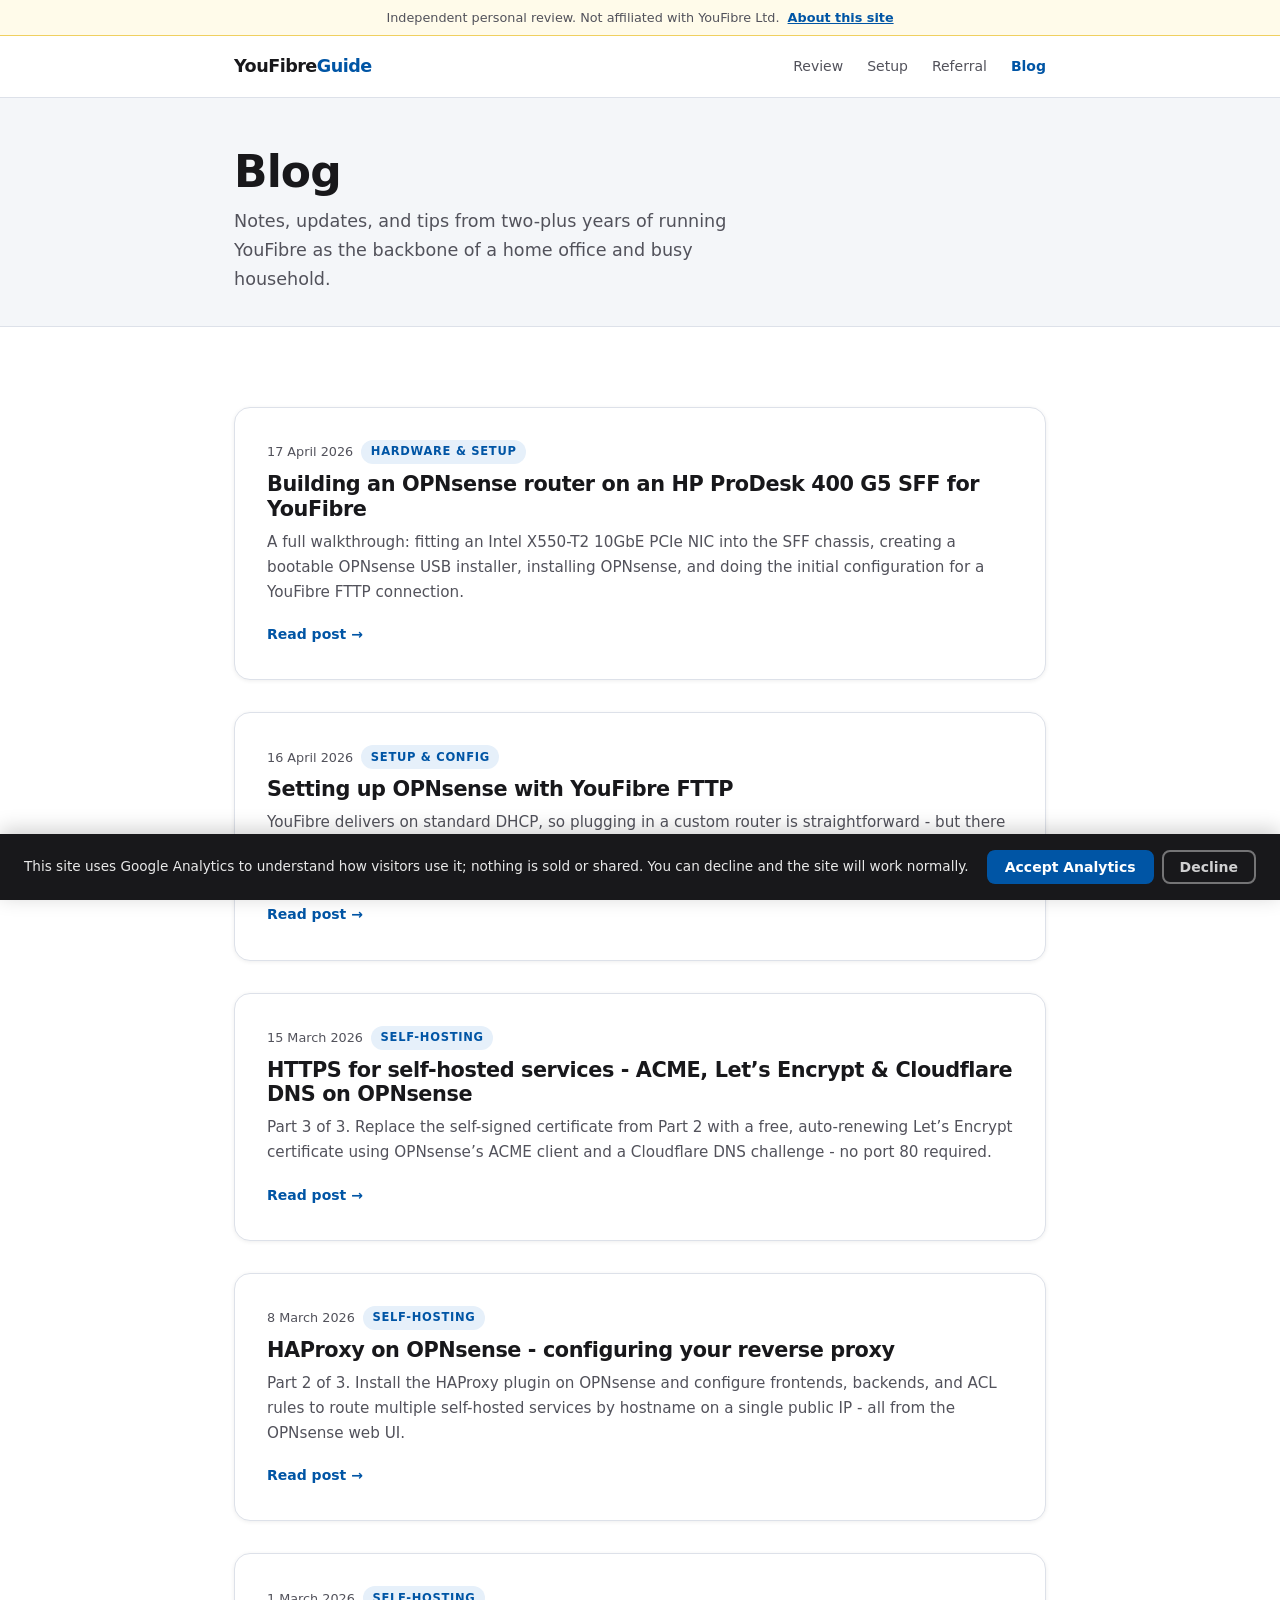
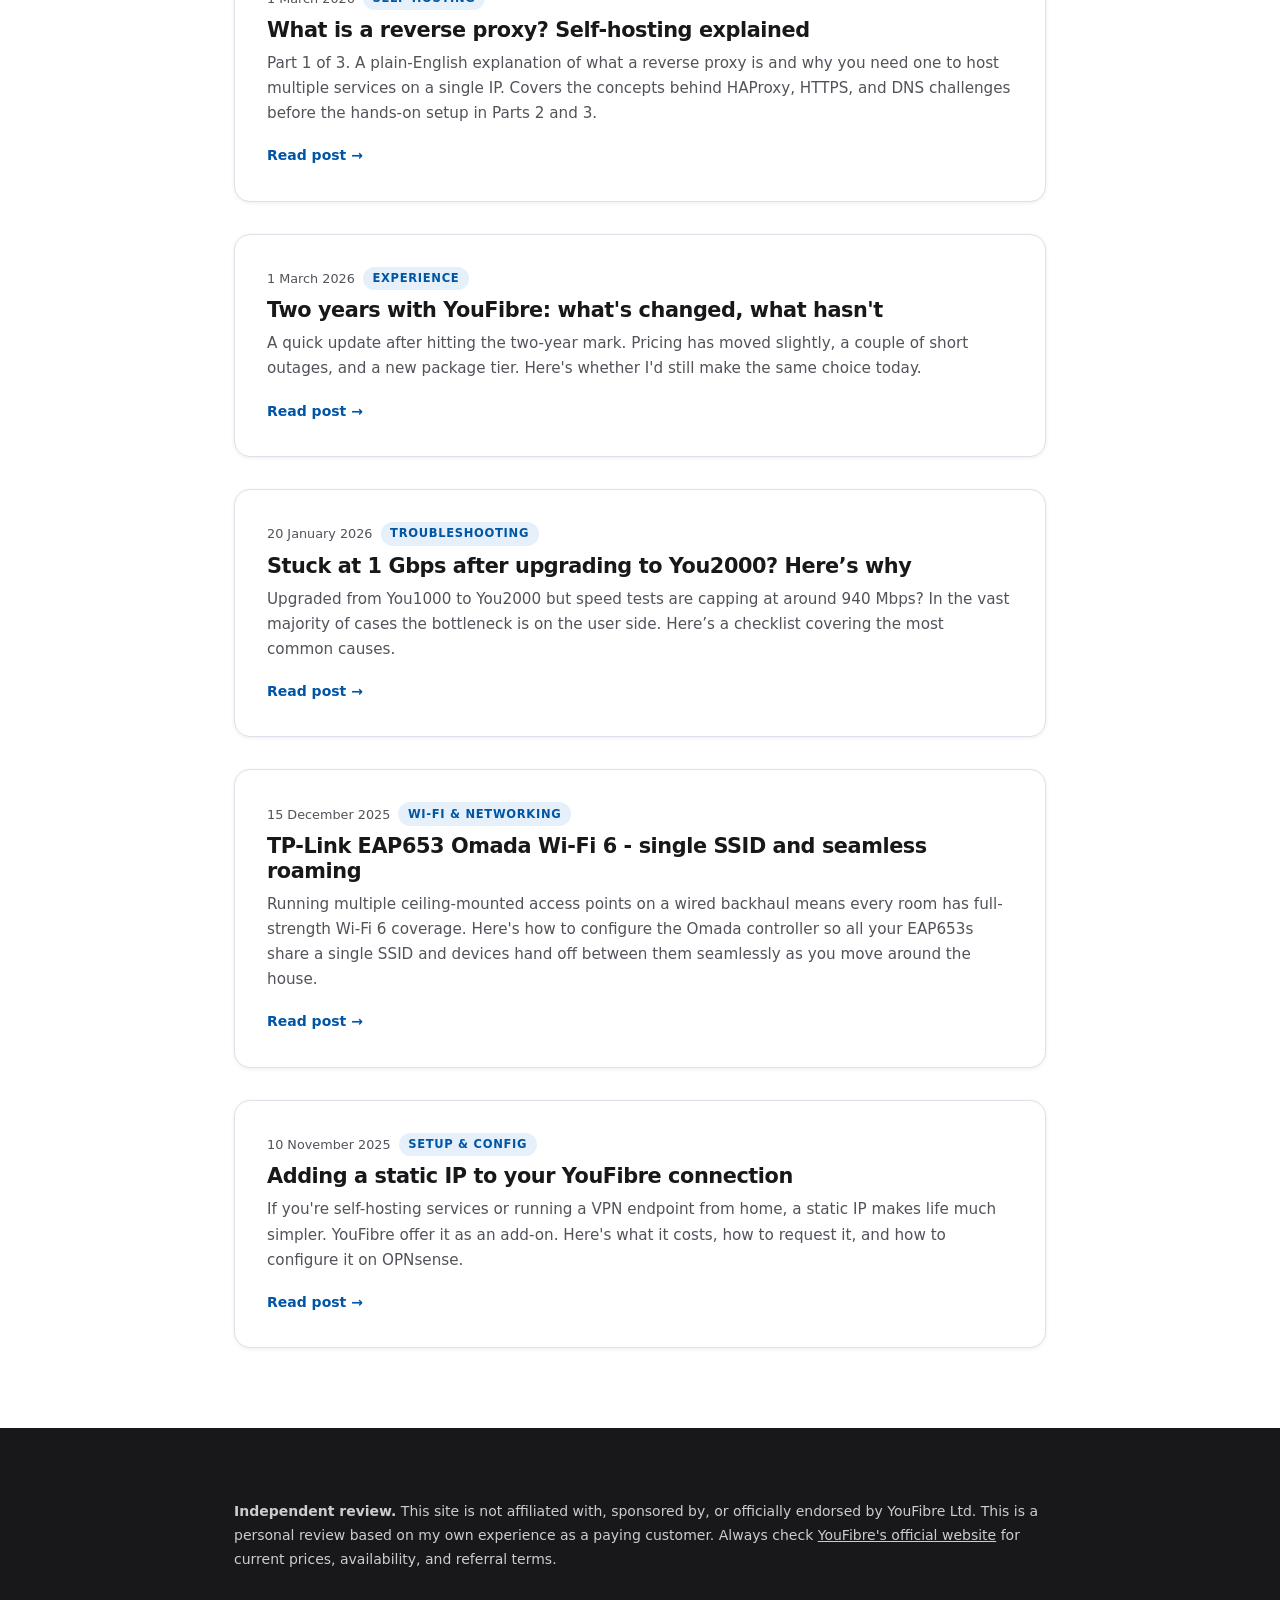
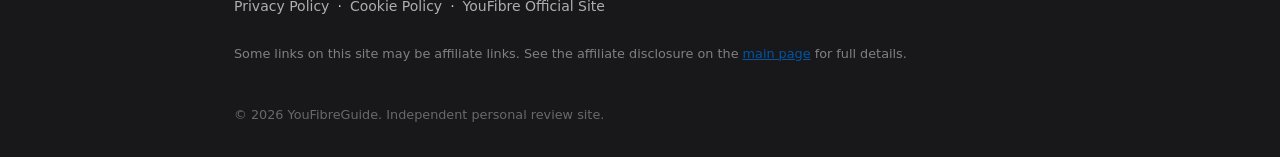
==== commit 1a3731a1: "Remove em dashes across all pages and blog posts" ====
--- a/blog.html
+++ b/blog.html
@@ -1,10 +1,10 @@
-﻿<!DOCTYPE html>
+<!DOCTYPE html>
 <html lang="en">
 <head>
   <meta charset="UTF-8">
   <meta name="viewport" content="width=device-width, initial-scale=1.0">
 
-  <title>Blog | YouFibreGuide — Tips &amp; Updates from a YouFibre Customer</title>
+  <title>Blog | YouFibreGuide - Tips &amp; Updates from a YouFibre Customer</title>
   <meta name="description" content="Posts about living with YouFibre full-fibre broadband. Tips, updates, and real-world experience from an IT consultant in Glasgow.">
 
   <meta property="og:type" content="website">
@@ -32,7 +32,7 @@
   <link rel="stylesheet" href="styles.css">
   <meta name="author" content="Iain, Cirrotech Ltd">
   <meta name="twitter:card" content="summary">
-  <meta name="twitter:title" content="Blog | YouFibreGuide — Tips &amp; Updates from a YouFibre Customer">
+  <meta name="twitter:title" content="Blog | YouFibreGuide - Tips &amp; Updates from a YouFibre Customer">
   <meta name="twitter:description" content="Posts about living with YouFibre full-fibre broadband. Tips, updates, and real-world experience from an IT consultant in Glasgow.">
   <script type="application/ld+json">
   {
@@ -69,7 +69,7 @@
       },
       {
         "@type": "BlogPosting",
-        "headline": "HAProxy on OPNsense — Configuring Your Reverse Proxy",
+        "headline": "HAProxy on OPNsense - Configuring Your Reverse Proxy",
         "url": "https://www.myyoufibreguide.com/blog/haproxy-opnsense-reverse-proxy.html",
         "datePublished": "2026-03-08"
       },
@@ -90,6 +90,12 @@
         "headline": "Stuck at 1 Gbps after upgrading to You2000? Here's why",
         "url": "https://www.myyoufibreguide.com/blog/youfibre-2gbps-upgrade-speed-fix.html",
         "datePublished": "2026-01-20"
+      },
+      {
+        "@type": "BlogPosting",
+        "headline": "TP-Link EAP653 Omada Wi-Fi 6 - single SSID and seamless roaming",
+        "url": "https://www.myyoufibreguide.com/blog/tp-link-eap653-omada-seamless-wifi-roaming.html",
+        "datePublished": "2025-12-15"
       },
       {
         "@type": "BlogPosting",
@@ -165,7 +171,7 @@
             </h2>
             <p class="blog-card__excerpt">
               YouFibre delivers on standard DHCP, so plugging in a custom router is
-              straightforward — but there are a few things worth knowing about MTU,
+              straightforward - but there are a few things worth knowing about MTU,
               the ONT handoff, and getting your WAN interface configured cleanly.
               Here's exactly how I have it set up.
             </p>
@@ -177,12 +183,12 @@
               <span class="blog-card__tag">Self-Hosting</span>
             </div>
             <h2 class="blog-card__title">
-              <a href="blog/acme-letsencrypt-cloudflare-opnsense.html">HTTPS for self-hosted services &mdash; ACME, Let&rsquo;s Encrypt &amp; Cloudflare DNS on OPNsense</a>
+              <a href="blog/acme-letsencrypt-cloudflare-opnsense.html">HTTPS for self-hosted services - ACME, Let&rsquo;s Encrypt &amp; Cloudflare DNS on OPNsense</a>
             </h2>
             <p class="blog-card__excerpt">
               Part 3 of 3. Replace the self-signed certificate from Part 2 with a free,
               auto-renewing Let&rsquo;s Encrypt certificate using OPNsense&rsquo;s ACME client
-              and a Cloudflare DNS challenge &mdash; no port 80 required.
+              and a Cloudflare DNS challenge - no port 80 required.
             </p>
             <a href="blog/acme-letsencrypt-cloudflare-opnsense.html" class="blog-card__read-more">Read post &rarr;</a>
           </li>
@@ -193,12 +199,12 @@
               <span class="blog-card__tag">Self-Hosting</span>
             </div>
             <h2 class="blog-card__title">
-              <a href="blog/haproxy-opnsense-reverse-proxy.html">HAProxy on OPNsense &mdash; configuring your reverse proxy</a>
+              <a href="blog/haproxy-opnsense-reverse-proxy.html">HAProxy on OPNsense - configuring your reverse proxy</a>
             </h2>
             <p class="blog-card__excerpt">
               Part 2 of 3. Install the HAProxy plugin on OPNsense and configure frontends,
               backends, and ACL rules to route multiple self-hosted services by hostname
-              on a single public IP &mdash; all from the OPNsense web UI.
+              on a single public IP - all from the OPNsense web UI.
             </p>
             <a href="blog/haproxy-opnsense-reverse-proxy.html" class="blog-card__read-more">Read post &rarr;</a>
           </li>
@@ -248,6 +254,23 @@
               Here&#x2019;s a checklist covering the most common causes.
             </p>
             <a href="blog/youfibre-2gbps-upgrade-speed-fix.html" class="blog-card__read-more">Read post &rarr;</a>
+          </li>
+
+          <li class="blog-card">
+            <div class="blog-card__meta">
+              <time class="blog-card__date" datetime="2025-12-15">15 December 2025</time>
+              <span class="blog-card__tag">Wi-Fi &amp; Networking</span>
+            </div>
+            <h2 class="blog-card__title">
+              <a href="blog/tp-link-eap653-omada-seamless-wifi-roaming.html">TP-Link EAP653 Omada Wi-Fi 6 - single SSID and seamless roaming</a>
+            </h2>
+            <p class="blog-card__excerpt">
+              Running multiple ceiling-mounted access points on a wired backhaul means every
+              room has full-strength Wi-Fi 6 coverage. Here's how to configure the Omada
+              controller so all your EAP653s share a single SSID and devices hand off
+              between them seamlessly as you move around the house.
+            </p>
+            <a href="blog/tp-link-eap653-omada-seamless-wifi-roaming.html" class="blog-card__read-more">Read post &rarr;</a>
           </li>
 
           <li class="blog-card">
